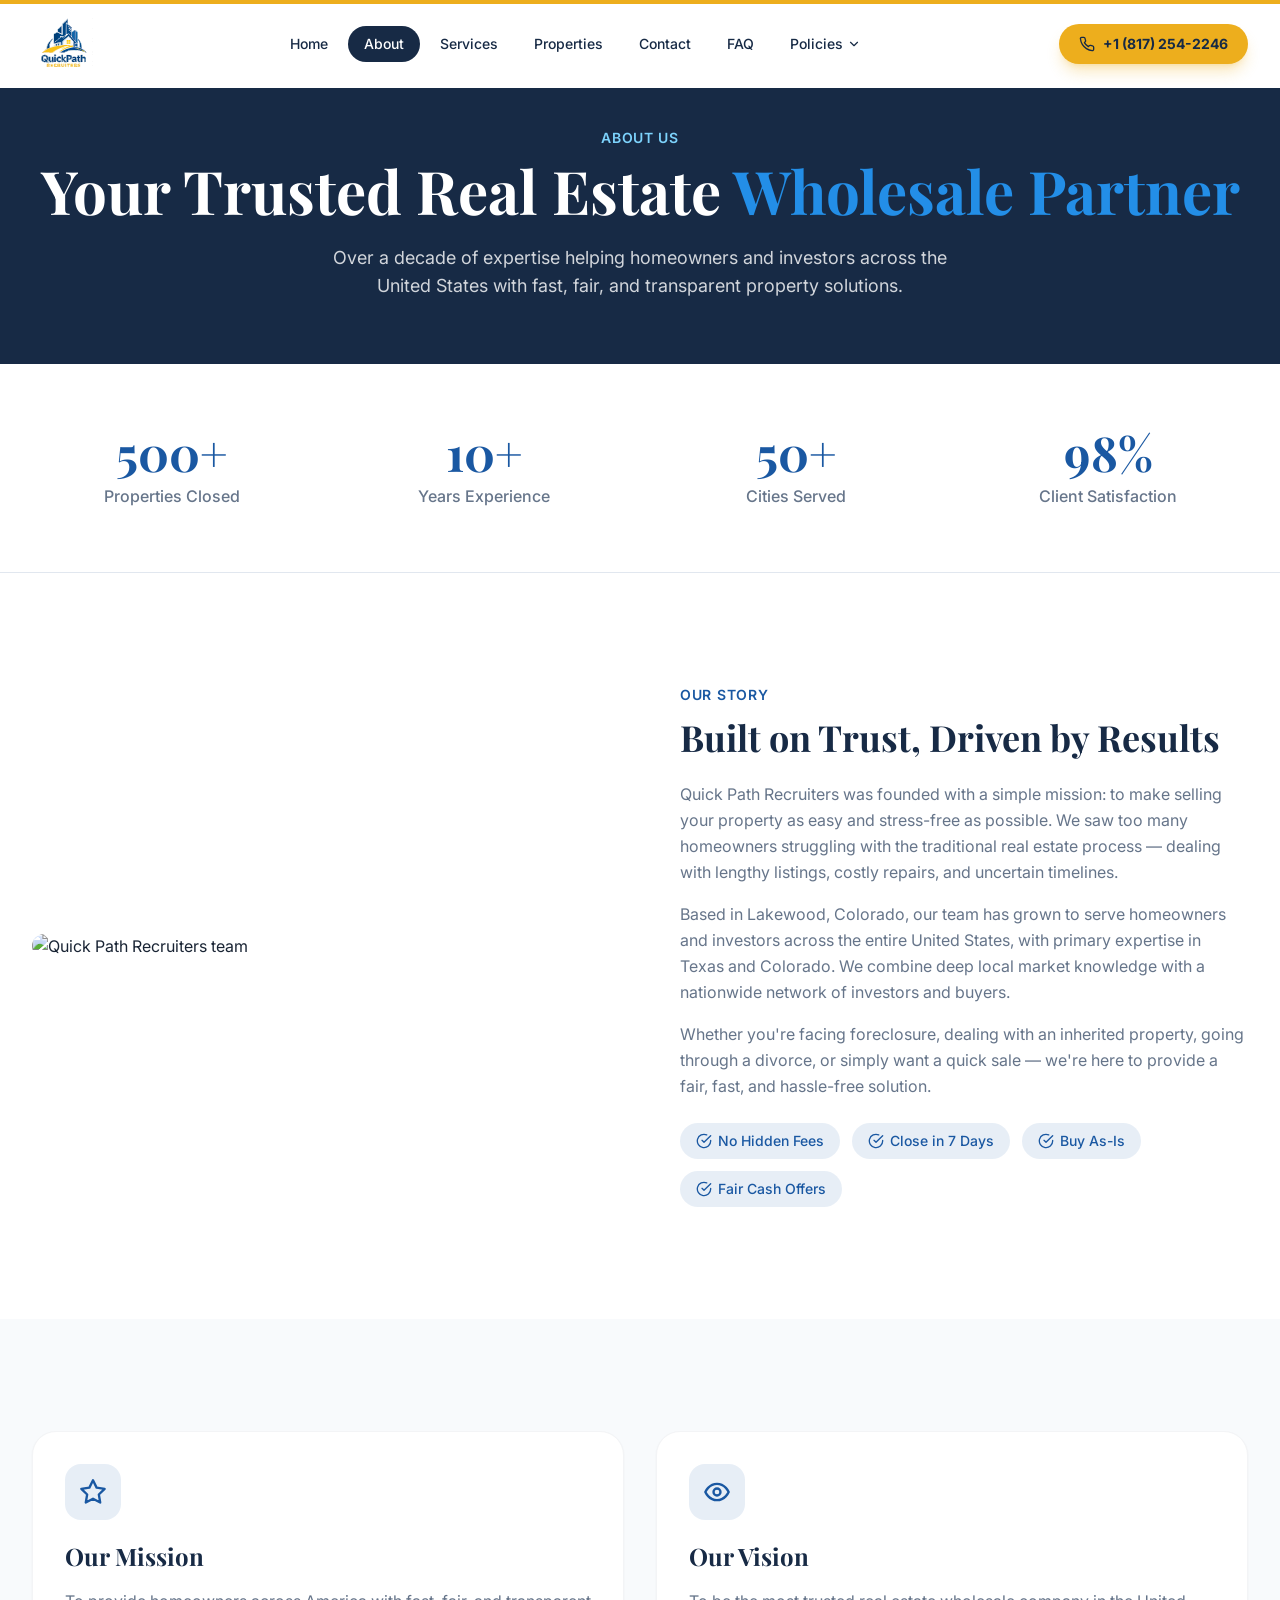
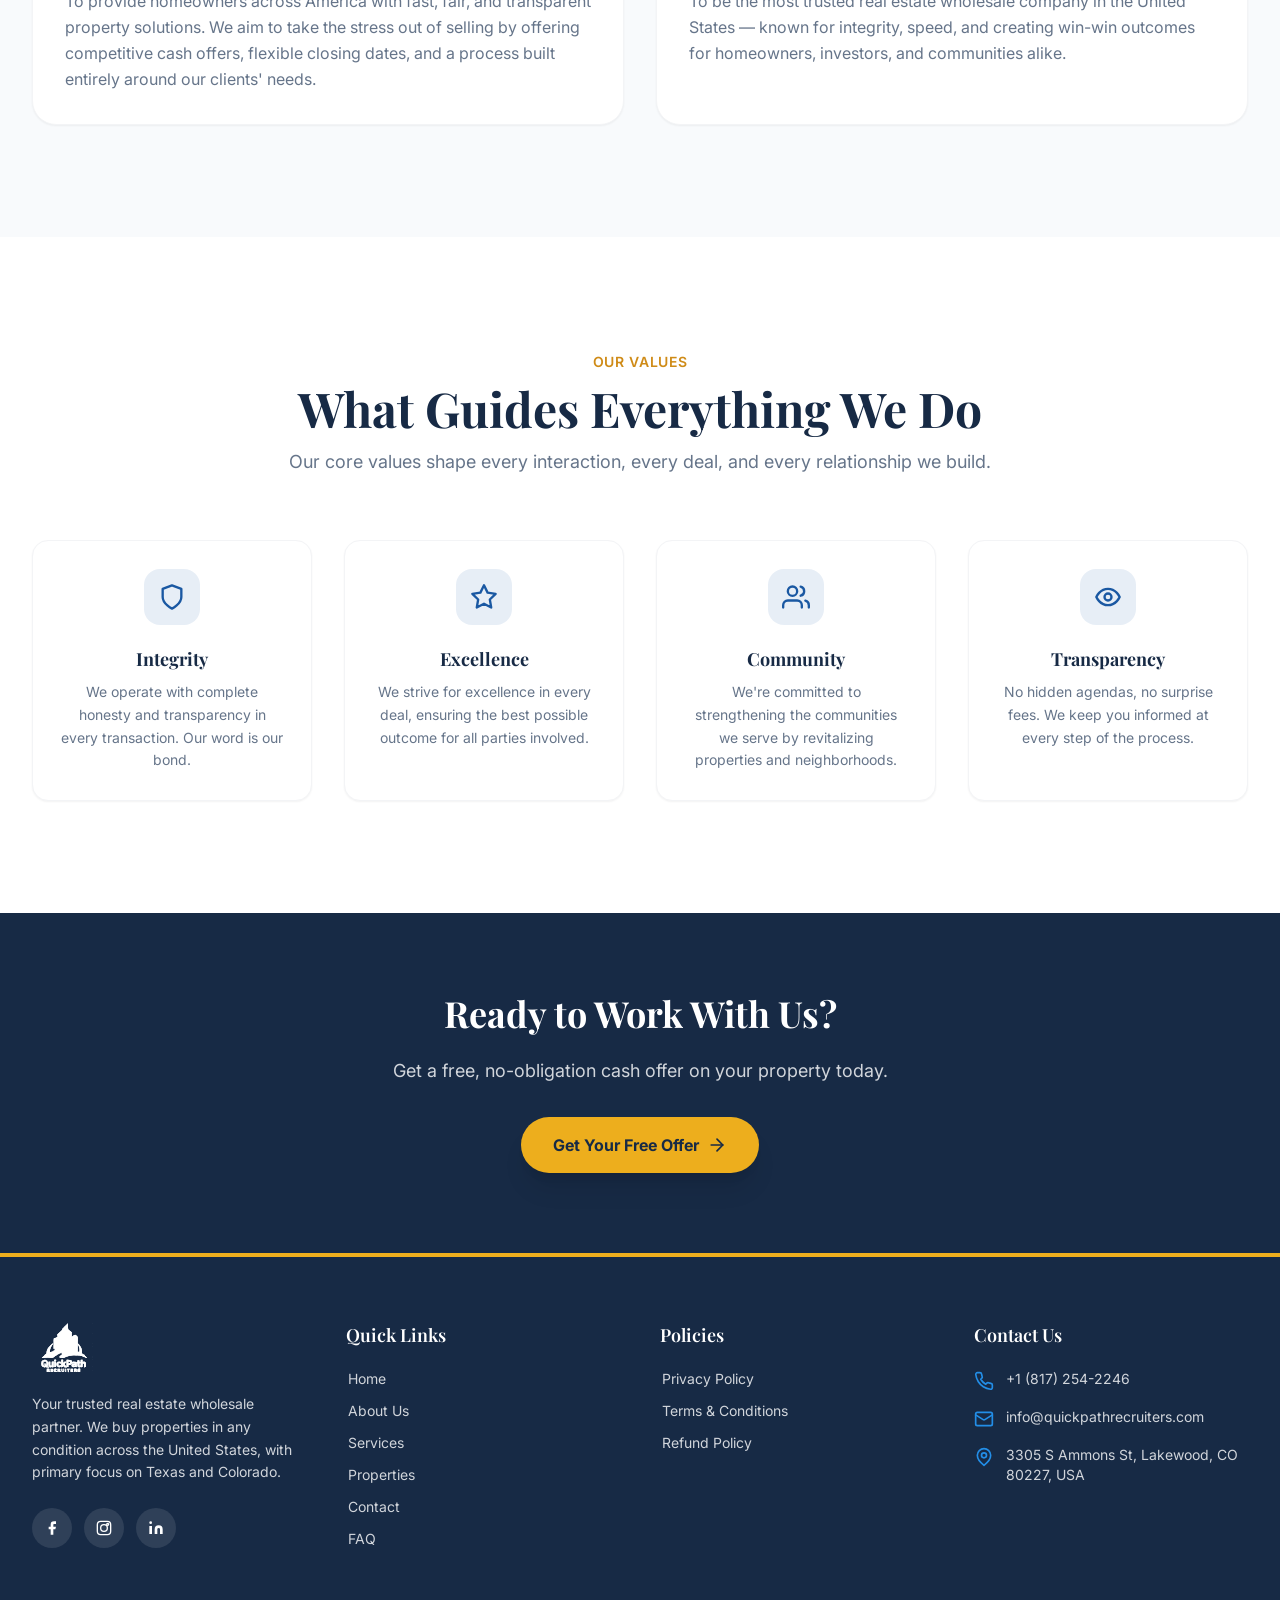
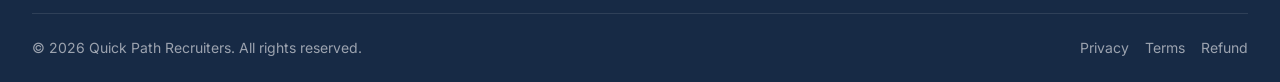
==== about.html @ d1a01175 "Add files via upload" ====
<!DOCTYPE html>
<html lang="en">
<head>
  <meta charset="utf-8">
  <meta name="viewport" content="width=device-width, initial-scale=1.0">
  <title>About Us | Quick Path Recruiters</title>
  <meta name="description" content="Learn about Quick Path Recruiters and our commitment to helping businesses and professionals connect through thoughtful recruiting support.">
  <meta name="keywords" content="recruiting, staffing, talent acquisition, hiring, Quick Path Recruiters">
  <link rel="icon" type="image/png" href="images/favicon.png"><link rel="shortcut icon" href="favicon.ico"><link rel="apple-touch-icon" href="images/favicon.png">
  <link rel="canonical" href="https://quickpathrecruiters.com/about.html">

  <!-- Open Graph -->
  <meta property="og:type" content="website">
  <meta property="og:title" content="About Us | Quick Path Recruiters">
  <meta property="og:description" content="Learn about Quick Path Recruiters and our commitment to helping businesses and professionals connect through thoughtful recruiting support.">
  <meta property="og:image" content="images/logo.svg">
  <meta property="og:url" content="https://quickpathrecruiters.com/about.html">
  <meta property="og:site_name" content="Quick Path Recruiters">

  <link rel="stylesheet" href="css/style.css">
</head>
<body class="min-h-screen flex flex-col">
  <!-- Header / Navigation -->
  <header class="fixed top-0 left-0 right-0 z-50 transition-all duration-500 bg-white shadow-md py-2.5" id="main-header">
    <div class="absolute top-0 left-0 right-0 h-1 bg-gold"></div>
    <div class="max-w-7xl mx-auto px-4 sm:px-6 lg:px-8">
      <div class="flex items-center justify-between">
        <a href="index.html" class="flex items-center gap-2 shrink-0">
          <img src="images/logo.svg" alt="Quick Path Recruiters" class="h-12 sm:h-14 w-auto">
        </a>
        <nav class="hidden lg:flex items-center gap-1">
          <a href="index.html" class="px-4 py-2 rounded-full text-sm font-medium transition-all duration-300 relative text-navy hover:bg-navy/10">Home</a>
          <a href="about.html" class="px-4 py-2 rounded-full text-sm font-medium transition-all duration-300 relative bg-navy text-white">About</a>
          <a href="services.html" class="px-4 py-2 rounded-full text-sm font-medium transition-all duration-300 relative text-navy hover:bg-navy/10">Services</a>
          <a href="properties.html" class="px-4 py-2 rounded-full text-sm font-medium transition-all duration-300 relative text-navy hover:bg-navy/10">Properties</a>
          <a href="contact.html" class="px-4 py-2 rounded-full text-sm font-medium transition-all duration-300 relative text-navy hover:bg-navy/10">Contact</a>
          <a href="faq.html" class="px-4 py-2 rounded-full text-sm font-medium transition-all duration-300 relative text-navy hover:bg-navy/10">FAQ</a>
          
          <div class="relative" id="policies-dropdown-container">
            <button class="px-4 py-2 rounded-full text-sm font-medium transition-all duration-300 flex items-center gap-1 text-navy hover:bg-navy/10" id="policies-menu-btn">
              Policies <svg xmlns="http://www.w3.org/2000/svg" viewBox="0 0 24 24" fill="none" stroke="currentColor" stroke-width="2" stroke-linecap="round" stroke-linejoin="round" class="w-3.5 h-3.5 transition-transform id-policies-chevron"><path d="m6 9 6 6 6-6"/></svg>
            </button>
            <div class="absolute top-full right-0 mt-2 bg-white rounded-xl shadow-xl border border-gray-100 py-2 min-w-[200px] hidden" id="policies-menu-dropdown">
              <a href="privacy-policy.html" class="block px-4 py-2.5 text-sm transition-colors text-gray-700 hover:bg-gray-50 hover:text-gold-dark">Privacy Policy</a>
              <a href="terms.html" class="block px-4 py-2.5 text-sm transition-colors text-gray-700 hover:bg-gray-50 hover:text-gold-dark">Terms & Conditions</a>
              <a href="refund-policy.html" class="block px-4 py-2.5 text-sm transition-colors text-gray-700 hover:bg-gray-50 hover:text-gold-dark">Refund Policy</a>
            </div>
          </div>
        </nav>
        <div class="flex items-center gap-3">
          <a href="tel:7373019920" class="hidden sm:flex items-center gap-2 bg-gold hover:bg-gold-dark text-navy px-5 py-2.5 rounded-full text-sm font-bold transition-all duration-300 shadow-lg shadow-gold/30 hover:shadow-xl hover:shadow-gold/40 hover:-translate-y-0.5">
            <svg xmlns="http://www.w3.org/2000/svg" viewBox="0 0 24 24" fill="none" stroke="currentColor" stroke-width="2" stroke-linecap="round" stroke-linejoin="round" class="w-4 h-4"><path d="M22 16.92v3a2 2 0 0 1-2.18 2 19.79 19.79 0 0 1-8.63-3.07 19.5 19.5 0 0 1-6-6 19.79 19.79 0 0 1-3.07-8.67A2 2 0 0 1 4.11 2h3a2 2 0 0 1 2 1.72 12.84 12.84 0 0 0 .7 2.81 2 2 0 0 1-.45 2.11L8.09 9.91a16 16 0 0 0 6 6l1.27-1.27a2 2 0 0 1 2.11-.45 12.84 12.84 0 0 0 2.81.7A2 2 0 0 1 22 16.92z"/></svg> +1 (817) 254-2246
          </a>
          <button class="lg:hidden p-2 rounded-lg hover:bg-gray-100 transition-colors" aria-label="Toggle menu" id="mobile-menu-btn">
            <svg xmlns="http://www.w3.org/2000/svg" viewBox="0 0 24 24" fill="none" stroke="currentColor" stroke-width="2" stroke-linecap="round" stroke-linejoin="round" class="w-6 h-6 id-menu-icon"><line x1="4" x2="20" y1="12" y2="12"/><line x1="4" x2="20" y1="6" y2="6"/><line x1="4" x2="20" y1="18" y2="18"/></svg>
            <svg xmlns="http://www.w3.org/2000/svg" viewBox="0 0 24 24" fill="none" stroke="currentColor" stroke-width="2" stroke-linecap="round" stroke-linejoin="round" class="w-6 h-6 id-close-icon hidden"><path d="M18 6 6 18"/><path d="m6 6 12 12"/></svg>
          </button>
        </div>
      </div>
    </div>
    <!-- Mobile Menu -->
    <div class="lg:hidden overflow-hidden transition-all duration-500 max-h-0 opacity-0" id="mobile-menu-dropdown">
      <div class="bg-white border-t border-gray-100 mt-2 px-4 py-4 space-y-1">
        <a href="index.html" class="block px-4 py-3 rounded-xl text-sm font-medium transition-all text-gray-700 hover:bg-gray-50">Home</a>
        <a href="about.html" class="block px-4 py-3 rounded-xl text-sm font-medium transition-all bg-navy text-white">About</a>
        <a href="services.html" class="block px-4 py-3 rounded-xl text-sm font-medium transition-all text-gray-700 hover:bg-gray-50">Services</a>
        <a href="properties.html" class="block px-4 py-3 rounded-xl text-sm font-medium transition-all text-gray-700 hover:bg-gray-50">Properties</a>
        <a href="contact.html" class="block px-4 py-3 rounded-xl text-sm font-medium transition-all text-gray-700 hover:bg-gray-50">Contact</a>
        <a href="faq.html" class="block px-4 py-3 rounded-xl text-sm font-medium transition-all text-gray-700 hover:bg-gray-50">FAQ</a>
        <div class="pt-2 border-t border-gray-100 mt-2">
          <p class="px-4 py-2 text-xs font-semibold text-gray-400 uppercase tracking-wider">Policies</p>
          <a href="privacy-policy.html" class="block px-4 py-3 rounded-xl text-sm font-medium transition-all text-gray-700 hover:bg-gray-50">Privacy Policy</a>
          <a href="terms.html" class="block px-4 py-3 rounded-xl text-sm font-medium transition-all text-gray-700 hover:bg-gray-50">Terms & Conditions</a>
          <a href="refund-policy.html" class="block px-4 py-3 rounded-xl text-sm font-medium transition-all text-gray-700 hover:bg-gray-50">Refund Policy</a>
        </div>
        <a href="tel:7373019920" class="flex items-center justify-center gap-2 bg-gold text-navy px-5 py-3 rounded-xl text-sm font-bold mt-3 shadow-lg shadow-gold/30">
          <svg xmlns="http://www.w3.org/2000/svg" viewBox="0 0 24 24" fill="none" stroke="currentColor" stroke-width="2" stroke-linecap="round" stroke-linejoin="round" class="w-4 h-4"><path d="M22 16.92v3a2 2 0 0 1-2.18 2 19.79 19.79 0 0 1-8.63-3.07 19.5 19.5 0 0 1-6-6 19.79 19.79 0 0 1-3.07-8.67A2 2 0 0 1 4.11 2h3a2 2 0 0 1 2 1.72 12.84 12.84 0 0 0 .7 2.81 2 2 0 0 1-.45 2.11L8.09 9.91a16 16 0 0 0 6 6l1.27-1.27a2 2 0 0 1 2.11-.45 12.84 12.84 0 0 0 2.81.7A2 2 0 0 1 22 16.92z"/></svg> +1 (817) 254-2246
        </a>
      </div>
    </div>
  </header>

  <main class="flex-1">
    <!-- Hero Header -->
    <section class="pt-32 pb-16 bg-navy text-white">
      <div class="max-w-7xl mx-auto px-4 sm:px-6 lg:px-8 text-center reveal-in-view">
        <span class="text-sky-300 text-sm font-semibold tracking-wider uppercase mb-3 block">About Us</span>
        <h1 class="text-4xl sm:text-5xl lg:text-6xl font-heading font-bold mb-6">Your Trusted Real Estate <span class="text-sky-brand">Wholesale Partner</span></h1>
        <p class="text-gray-300 text-lg max-w-2xl mx-auto">Over a decade of expertise helping homeowners and investors across the United States with fast, fair, and transparent property solutions.</p>
      </div>
    </section>

    <!-- Stats Section -->
    <section class="py-16 bg-white border-b">
      <div class="max-w-7xl mx-auto px-4 sm:px-6 lg:px-8">
        <div class="grid grid-cols-2 lg:grid-cols-4 gap-8">
          <div class="text-center reveal-in-view">
            <p class="text-4xl sm:text-5xl font-heading font-bold text-primary mb-2">500+</p>
            <p class="text-muted-foreground font-medium">Properties Closed</p>
          </div>
          <div class="text-center reveal-in-view" style="transition-delay: 100ms;">
            <p class="text-4xl sm:text-5xl font-heading font-bold text-primary mb-2">10+</p>
            <p class="text-muted-foreground font-medium">Years Experience</p>
          </div>
          <div class="text-center reveal-in-view" style="transition-delay: 200ms;">
            <p class="text-4xl sm:text-5xl font-heading font-bold text-primary mb-2">50+</p>
            <p class="text-muted-foreground font-medium">Cities Served</p>
          </div>
          <div class="text-center reveal-in-view" style="transition-delay: 300ms;">
            <p class="text-4xl sm:text-5xl font-heading font-bold text-primary mb-2">98%</p>
            <p class="text-muted-foreground font-medium">Client Satisfaction</p>
          </div>
        </div>
      </div>
    </section>

    <!-- Story Section -->
    <section class="py-20 lg:py-28 bg-white">
      <div class="max-w-7xl mx-auto px-4 sm:px-6 lg:px-8">
        <div class="grid lg:grid-cols-2 gap-12 lg:gap-20 items-center">
          <div class="transition-all duration-700 reveal-in-view">
            <div class="relative rounded-3xl overflow-hidden shadow-2xl">
              <img src="https://media.base44.com/images/public/6a4a02a51cbddfd6bb6eb2a1/cd4f87c0a_generated_78c9860f.png" alt="Quick Path Recruiters team" class="w-full h-auto object-cover">
            </div>
          </div>
          <div class="transition-all duration-700 delay-200 reveal-in-view">
            <span class="text-sm font-semibold tracking-wider uppercase text-primary mb-3 block">Our Story</span>
            <h2 class="text-3xl sm:text-4xl font-heading font-bold text-navy leading-tight mb-6">Built on Trust, Driven by Results</h2>
            <p class="text-muted-foreground leading-relaxed mb-4">Quick Path Recruiters was founded with a simple mission: to make selling your property as easy and stress-free as possible. We saw too many homeowners struggling with the traditional real estate process &mdash; dealing with lengthy listings, costly repairs, and uncertain timelines.</p>
            <p class="text-muted-foreground leading-relaxed mb-4">Based in Lakewood, Colorado, our team has grown to serve homeowners and investors across the entire United States, with primary expertise in Texas and Colorado. We combine deep local market knowledge with a nationwide network of investors and buyers.</p>
            <p class="text-muted-foreground leading-relaxed mb-6">Whether you're facing foreclosure, dealing with an inherited property, going through a divorce, or simply want a quick sale &mdash; we're here to provide a fair, fast, and hassle-free solution.</p>
            <div class="flex flex-wrap gap-3">
              <span class="inline-flex items-center gap-1.5 bg-primary/10 text-primary text-sm font-medium px-4 py-2 rounded-full">
                <svg xmlns="http://www.w3.org/2000/svg" viewBox="0 0 24 24" fill="none" stroke="currentColor" stroke-width="2" stroke-linecap="round" stroke-linejoin="round" class="w-4 h-4"><path d="M22 11.08V12a10 10 0 1 1-5.93-9.14"/><path d="m9 11 3 3L22 4"/></svg> No Hidden Fees
              </span>
              <span class="inline-flex items-center gap-1.5 bg-primary/10 text-primary text-sm font-medium px-4 py-2 rounded-full">
                <svg xmlns="http://www.w3.org/2000/svg" viewBox="0 0 24 24" fill="none" stroke="currentColor" stroke-width="2" stroke-linecap="round" stroke-linejoin="round" class="w-4 h-4"><path d="M22 11.08V12a10 10 0 1 1-5.93-9.14"/><path d="m9 11 3 3L22 4"/></svg> Close in 7 Days
              </span>
              <span class="inline-flex items-center gap-1.5 bg-primary/10 text-primary text-sm font-medium px-4 py-2 rounded-full">
                <svg xmlns="http://www.w3.org/2000/svg" viewBox="0 0 24 24" fill="none" stroke="currentColor" stroke-width="2" stroke-linecap="round" stroke-linejoin="round" class="w-4 h-4"><path d="M22 11.08V12a10 10 0 1 1-5.93-9.14"/><path d="m9 11 3 3L22 4"/></svg> Buy As-Is
              </span>
              <span class="inline-flex items-center gap-1.5 bg-primary/10 text-primary text-sm font-medium px-4 py-2 rounded-full">
                <svg xmlns="http://www.w3.org/2000/svg" viewBox="0 0 24 24" fill="none" stroke="currentColor" stroke-width="2" stroke-linecap="round" stroke-linejoin="round" class="w-4 h-4"><path d="M22 11.08V12a10 10 0 1 1-5.93-9.14"/><path d="m9 11 3 3L22 4"/></svg> Fair Cash Offers
              </span>
            </div>
          </div>
        </div>
      </div>
    </section>

    <!-- Mission & Vision Section -->
    <section class="py-20 lg:py-28 bg-secondary/50">
      <div class="max-w-7xl mx-auto px-4 sm:px-6 lg:px-8">
        <div class="grid md:grid-cols-2 gap-8">
          <div class="bg-white rounded-3xl p-8 shadow-sm border border-gray-100 reveal-in-view">
            <div class="w-14 h-14 rounded-2xl bg-primary/10 flex items-center justify-center mb-5">
              <svg xmlns="http://www.w3.org/2000/svg" viewBox="0 0 24 24" fill="none" stroke="currentColor" stroke-width="2" stroke-linecap="round" stroke-linejoin="round" class="w-7 h-7 text-primary"><polygon points="12 2 15.09 8.26 22 9.27 17 14.14 18.18 21.02 12 17.77 5.82 21.02 7 14.14 2 9.27 8.91 8.26 12 2"/></svg>
            </div>
            <h3 class="text-2xl font-heading font-bold text-navy mb-4">Our Mission</h3>
            <p class="text-muted-foreground leading-relaxed">To provide homeowners across America with fast, fair, and transparent property solutions. We aim to take the stress out of selling by offering competitive cash offers, flexible closing dates, and a process built entirely around our clients' needs.</p>
          </div>
          <div class="bg-white rounded-3xl p-8 shadow-sm border border-gray-100 reveal-in-view" style="transition-delay: 100ms;">
            <div class="w-14 h-14 rounded-2xl bg-primary/10 flex items-center justify-center mb-5">
              <svg xmlns="http://www.w3.org/2000/svg" viewBox="0 0 24 24" fill="none" stroke="currentColor" stroke-width="2" stroke-linecap="round" stroke-linejoin="round" class="w-7 h-7 text-primary"><path d="M2 12s3-7 10-7 10 7 10 7-3 7-10 7-10-7-10-7Z"/><circle cx="12" cy="12" r="3"/></svg>
            </div>
            <h3 class="text-2xl font-heading font-bold text-navy mb-4">Our Vision</h3>
            <p class="text-muted-foreground leading-relaxed">To be the most trusted real estate wholesale company in the United States &mdash; known for integrity, speed, and creating win-win outcomes for homeowners, investors, and communities alike.</p>
          </div>
        </div>
      </div>
    </section>

    <!-- Values Section -->
    <section class="py-20 lg:py-28 bg-white">
      <div class="max-w-7xl mx-auto px-4 sm:px-6 lg:px-8">
        <div class="mb-12 md:mb-16 text-center max-w-3xl mx-auto reveal-in-view">
          <span class="inline-block text-sm font-semibold tracking-wider uppercase mb-3 text-gold-dark">Our Values</span>
          <h2 class="text-3xl sm:text-4xl lg:text-5xl font-heading font-bold leading-tight text-navy">What Guides Everything We Do</h2>
          <p class="mt-4 text-base sm:text-lg leading-relaxed text-muted-foreground">Our core values shape every interaction, every deal, and every relationship we build.</p>
        </div>
        
        <div class="grid sm:grid-cols-2 lg:grid-cols-4 gap-8">
          <!-- Value 1 -->
          <div class="text-center bg-white rounded-2xl p-7 shadow-sm hover:shadow-xl transition-all duration-500 group hover:-translate-y-1 border border-gray-100 reveal-in-view">
            <div class="w-14 h-14 rounded-2xl bg-primary/10 flex items-center justify-center mx-auto mb-5 group-hover:bg-primary transition-all duration-300">
              <svg xmlns="http://www.w3.org/2000/svg" viewBox="0 0 24 24" fill="none" stroke="currentColor" stroke-width="2" stroke-linecap="round" stroke-linejoin="round" class="w-7 h-7 text-primary group-hover:text-white transition-colors"><path d="M12 22s8-4 8-10V5l-8-3-8 3v7c0 6 8 10 8 10z"/></svg>
            </div>
            <h3 class="text-lg font-heading font-bold text-navy mb-2">Integrity</h3>
            <p class="text-muted-foreground text-sm leading-relaxed">We operate with complete honesty and transparency in every transaction. Our word is our bond.</p>
          </div>
          <!-- Value 2 -->
          <div class="text-center bg-white rounded-2xl p-7 shadow-sm hover:shadow-xl transition-all duration-500 group hover:-translate-y-1 border border-gray-100 reveal-in-view" style="transition-delay: 100ms;">
            <div class="w-14 h-14 rounded-2xl bg-primary/10 flex items-center justify-center mx-auto mb-5 group-hover:bg-primary transition-all duration-300">
              <svg xmlns="http://www.w3.org/2000/svg" viewBox="0 0 24 24" fill="none" stroke="currentColor" stroke-width="2" stroke-linecap="round" stroke-linejoin="round" class="w-7 h-7 text-primary group-hover:text-white transition-colors"><polygon points="12 2 15.09 8.26 22 9.27 17 14.14 18.18 21.02 12 17.77 5.82 21.02 7 14.14 2 9.27 8.91 8.26 12 2"/></svg>
            </div>
            <h3 class="text-lg font-heading font-bold text-navy mb-2">Excellence</h3>
            <p class="text-muted-foreground text-sm leading-relaxed">We strive for excellence in every deal, ensuring the best possible outcome for all parties involved.</p>
          </div>
          <!-- Value 3 -->
          <div class="text-center bg-white rounded-2xl p-7 shadow-sm hover:shadow-xl transition-all duration-500 group hover:-translate-y-1 border border-gray-100 reveal-in-view" style="transition-delay: 200ms;">
            <div class="w-14 h-14 rounded-2xl bg-primary/10 flex items-center justify-center mx-auto mb-5 group-hover:bg-primary transition-all duration-300">
              <svg xmlns="http://www.w3.org/2000/svg" viewBox="0 0 24 24" fill="none" stroke="currentColor" stroke-width="2" stroke-linecap="round" stroke-linejoin="round" class="w-7 h-7 text-primary group-hover:text-white transition-colors"><path d="M17 21v-2a4 4 0 0 0-4-4H5a4 4 0 0 0-4 4v2"/><circle cx="9" cy="7" r="4"/><path d="M23 21v-2a4 4 0 0 0-3-3.87"/><path d="M16 3.13a4 4 0 0 1 0 7.75"/></svg>
            </div>
            <h3 class="text-lg font-heading font-bold text-navy mb-2">Community</h3>
            <p class="text-muted-foreground text-sm leading-relaxed">We're committed to strengthening the communities we serve by revitalizing properties and neighborhoods.</p>
          </div>
          <!-- Value 4 -->
          <div class="text-center bg-white rounded-2xl p-7 shadow-sm hover:shadow-xl transition-all duration-500 group hover:-translate-y-1 border border-gray-100 reveal-in-view" style="transition-delay: 300ms;">
            <div class="w-14 h-14 rounded-2xl bg-primary/10 flex items-center justify-center mx-auto mb-5 group-hover:bg-primary transition-all duration-300">
              <svg xmlns="http://www.w3.org/2000/svg" viewBox="0 0 24 24" fill="none" stroke="currentColor" stroke-width="2" stroke-linecap="round" stroke-linejoin="round" class="w-7 h-7 text-primary group-hover:text-white transition-colors"><path d="M2 12s3-7 10-7 10 7 10 7-3 7-10 7-10-7-10-7Z"/><circle cx="12" cy="12" r="3"/></svg>
            </div>
            <h3 class="text-lg font-heading font-bold text-navy mb-2">Transparency</h3>
            <p class="text-muted-foreground text-sm leading-relaxed">No hidden agendas, no surprise fees. We keep you informed at every step of the process.</p>
          </div>
        </div>
      </div>
    </section>

    <!-- CTA Section -->
    <section class="py-20 bg-navy text-white text-center">
      <div class="max-w-3xl mx-auto px-4 reveal-in-view">
        <h2 class="text-3xl sm:text-4xl font-heading font-bold mb-6">Ready to Work With Us?</h2>
        <p class="text-gray-300 text-lg mb-8">Get a free, no-obligation cash offer on your property today.</p>
        <a href="contact.html" class="inline-flex items-center gap-2 bg-gold hover:bg-gold-dark text-navy px-8 py-4 rounded-full font-bold transition-all duration-300 shadow-xl hover:-translate-y-0.5">
          Get Your Free Offer <svg xmlns="http://www.w3.org/2000/svg" viewBox="0 0 24 24" fill="none" stroke="currentColor" stroke-width="2" stroke-linecap="round" stroke-linejoin="round" class="w-5 h-5"><path d="M5 12h14"/><path d="m12 5 7 7-7 7"/></svg>
        </a>
      </div>
    </section>
  </main>

  <!-- Footer -->
  <footer class="bg-navy text-white mt-auto">
    <div class="h-1 bg-gold"></div>
    <div class="max-w-7xl mx-auto px-4 sm:px-6 lg:px-8">
      <div class="py-16 grid grid-cols-1 md:grid-cols-2 lg:grid-cols-4 gap-10">
        <div class="lg:col-span-1">
          <img src="images/logo.svg" alt="Quick Path Recruiters" class="h-14 w-auto mb-4 brightness-0 invert">
          <p class="text-gray-300 text-sm leading-relaxed mb-6">Your trusted real estate wholesale partner. We buy properties in any condition across the United States, with primary focus on Texas and Colorado.</p>
          <div class="flex gap-3">
            <a href="https://facebook.com" target="_blank" rel="noopener noreferrer" class="w-10 h-10 rounded-full bg-white/10 hover:bg-gold hover:text-navy flex items-center justify-center transition-all duration-300" aria-label="Facebook">
              <svg class="w-4 h-4" fill="currentColor" viewBox="0 0 24 24"><path d="M18 2h-3a5 5 0 00-5 5v3H7v4h3v8h4v-8h3l1-4h-4V7a1 1 0 011-1h3z"/></svg>
            </a>
            <a href="https://instagram.com" target="_blank" rel="noopener noreferrer" class="w-10 h-10 rounded-full bg-white/10 hover:bg-gold hover:text-navy flex items-center justify-center transition-all duration-300" aria-label="Instagram">
              <svg class="w-4 h-4" fill="none" stroke="currentColor" stroke-width="2" viewBox="0 0 24 24"><rect x="2" y="2" width="20" height="20" rx="5"/><circle cx="12" cy="12" r="5"/><circle cx="17.5" cy="6.5" r="1.5"/></svg>
            </a>
            <a href="https://linkedin.com" target="_blank" rel="noopener noreferrer" class="w-10 h-10 rounded-full bg-white/10 hover:bg-gold hover:text-navy flex items-center justify-center transition-all duration-300" aria-label="LinkedIn">
              <svg class="w-4 h-4" fill="currentColor" viewBox="0 0 24 24"><path d="M16 8a6 6 0 016 6v7h-4v-7a2 2 0 00-2-2 2 2 0 00-2 2v7h-4v-7a6 6 0 016-6zM2 9h4v12H2z"/><circle cx="4" cy="4" r="2"/></svg>
            </a>
          </div>
        </div>
        <div>
          <h3 class="text-lg font-heading font-semibold mb-5">Quick Links</h3>
          <ul class="space-y-3">
            <li><a href="index.html" class="text-gray-300 hover:text-white text-sm flex items-center gap-2 group transition-colors"><svg xmlns="http://www.w3.org/2000/svg" viewBox="0 0 24 24" fill="none" stroke="currentColor" stroke-width="2" stroke-linecap="round" stroke-linejoin="round" class="w-3.5 h-3.5 opacity-0 -ml-5 group-hover:opacity-100 group-hover:ml-0 transition-all duration-300"><path d="M5 12h14"/><path d="m12 5 7 7-7 7"/></svg> Home</a></li>
            <li><a href="about.html" class="text-gray-300 hover:text-white text-sm flex items-center gap-2 group transition-colors"><svg xmlns="http://www.w3.org/2000/svg" viewBox="0 0 24 24" fill="none" stroke="currentColor" stroke-width="2" stroke-linecap="round" stroke-linejoin="round" class="w-3.5 h-3.5 opacity-0 -ml-5 group-hover:opacity-100 group-hover:ml-0 transition-all duration-300"><path d="M5 12h14"/><path d="m12 5 7 7-7 7"/></svg> About Us</a></li>
            <li><a href="services.html" class="text-gray-300 hover:text-white text-sm flex items-center gap-2 group transition-colors"><svg xmlns="http://www.w3.org/2000/svg" viewBox="0 0 24 24" fill="none" stroke="currentColor" stroke-width="2" stroke-linecap="round" stroke-linejoin="round" class="w-3.5 h-3.5 opacity-0 -ml-5 group-hover:opacity-100 group-hover:ml-0 transition-all duration-300"><path d="M5 12h14"/><path d="m12 5 7 7-7 7"/></svg> Services</a></li>
            <li><a href="properties.html" class="text-gray-300 hover:text-white text-sm flex items-center gap-2 group transition-colors"><svg xmlns="http://www.w3.org/2000/svg" viewBox="0 0 24 24" fill="none" stroke="currentColor" stroke-width="2" stroke-linecap="round" stroke-linejoin="round" class="w-3.5 h-3.5 opacity-0 -ml-5 group-hover:opacity-100 group-hover:ml-0 transition-all duration-300"><path d="M5 12h14"/><path d="m12 5 7 7-7 7"/></svg> Properties</a></li>
            <li><a href="contact.html" class="text-gray-300 hover:text-white text-sm flex items-center gap-2 group transition-colors"><svg xmlns="http://www.w3.org/2000/svg" viewBox="0 0 24 24" fill="none" stroke="currentColor" stroke-width="2" stroke-linecap="round" stroke-linejoin="round" class="w-3.5 h-3.5 opacity-0 -ml-5 group-hover:opacity-100 group-hover:ml-0 transition-all duration-300"><path d="M5 12h14"/><path d="m12 5 7 7-7 7"/></svg> Contact</a></li>
            <li><a href="faq.html" class="text-gray-300 hover:text-white text-sm flex items-center gap-2 group transition-colors"><svg xmlns="http://www.w3.org/2000/svg" viewBox="0 0 24 24" fill="none" stroke="currentColor" stroke-width="2" stroke-linecap="round" stroke-linejoin="round" class="w-3.5 h-3.5 opacity-0 -ml-5 group-hover:opacity-100 group-hover:ml-0 transition-all duration-300"><path d="M5 12h14"/><path d="m12 5 7 7-7 7"/></svg> FAQ</a></li>
          </ul>
        </div>
        <div>
          <h3 class="text-lg font-heading font-semibold mb-5">Policies</h3>
          <ul class="space-y-3">
            <li><a href="privacy-policy.html" class="text-gray-300 hover:text-white text-sm flex items-center gap-2 group transition-colors"><svg xmlns="http://www.w3.org/2000/svg" viewBox="0 0 24 24" fill="none" stroke="currentColor" stroke-width="2" stroke-linecap="round" stroke-linejoin="round" class="w-3.5 h-3.5 opacity-0 -ml-5 group-hover:opacity-100 group-hover:ml-0 transition-all duration-300"><path d="M5 12h14"/><path d="m12 5 7 7-7 7"/></svg> Privacy Policy</a></li>
            <li><a href="terms.html" class="text-gray-300 hover:text-white text-sm flex items-center gap-2 group transition-colors"><svg xmlns="http://www.w3.org/2000/svg" viewBox="0 0 24 24" fill="none" stroke="currentColor" stroke-width="2" stroke-linecap="round" stroke-linejoin="round" class="w-3.5 h-3.5 opacity-0 -ml-5 group-hover:opacity-100 group-hover:ml-0 transition-all duration-300"><path d="M5 12h14"/><path d="m12 5 7 7-7 7"/></svg> Terms & Conditions</a></li>
            <li><a href="refund-policy.html" class="text-gray-300 hover:text-white text-sm flex items-center gap-2 group transition-colors"><svg xmlns="http://www.w3.org/2000/svg" viewBox="0 0 24 24" fill="none" stroke="currentColor" stroke-width="2" stroke-linecap="round" stroke-linejoin="round" class="w-3.5 h-3.5 opacity-0 -ml-5 group-hover:opacity-100 group-hover:ml-0 transition-all duration-300"><path d="M5 12h14"/><path d="m12 5 7 7-7 7"/></svg> Refund Policy</a></li>
          </ul>
        </div>
        <div>
          <h3 class="text-lg font-heading font-semibold mb-5">Contact Us</h3>
          <ul class="space-y-4">
            <li>
              <a href="tel:7373019920" class="flex items-start gap-3 text-gray-300 hover:text-white transition-colors group">
                <svg xmlns="http://www.w3.org/2000/svg" viewBox="0 0 24 24" fill="none" stroke="currentColor" stroke-width="2" stroke-linecap="round" stroke-linejoin="round" class="w-5 h-5 mt-0.5 text-sky-brand group-hover:text-white transition-colors shrink-0"><path d="M22 16.92v3a2 2 0 0 1-2.18 2 19.79 19.79 0 0 1-8.63-3.07 19.5 19.5 0 0 1-6-6 19.79 19.79 0 0 1-3.07-8.67A2 2 0 0 1 4.11 2h3a2 2 0 0 1 2 1.72 12.84 12.84 0 0 0 .7 2.81 2 2 0 0 1-.45 2.11L8.09 9.91a16 16 0 0 0 6 6l1.27-1.27a2 2 0 0 1 2.11-.45 12.84 12.84 0 0 0 2.81.7A2 2 0 0 1 22 16.92z"/></svg>
                <span class="text-sm">+1 (817) 254-2246</span>
              </a>
            </li>
            <li>
              <a href="mailto:info@quickpathrecruiters.com" class="flex items-start gap-3 text-gray-300 hover:text-white transition-colors group">
                <svg xmlns="http://www.w3.org/2000/svg" viewBox="0 0 24 24" fill="none" stroke="currentColor" stroke-width="2" stroke-linecap="round" stroke-linejoin="round" class="w-5 h-5 mt-0.5 text-sky-brand group-hover:text-white transition-colors shrink-0"><rect width="20" height="16" x="2" y="4" rx="2"/><path d="m22 7-8.97 5.7a1.94 1.94 0 0 1-2.06 0L2 7"/></svg>
                <span class="text-sm">info@quickpathrecruiters.com</span>
              </a>
            </li>
            <li class="flex items-start gap-3 text-gray-300">
              <svg xmlns="http://www.w3.org/2000/svg" viewBox="0 0 24 24" fill="none" stroke="currentColor" stroke-width="2" stroke-linecap="round" stroke-linejoin="round" class="w-5 h-5 mt-0.5 text-sky-brand shrink-0"><path d="M20 10c0 6-8 12-8 12s-8-6-8-12a8 8 0 0 1 16 0Z"/><circle cx="12" cy="10" r="3"/></svg>
              <span class="text-sm">3305 S Ammons St, Lakewood, CO 80227, USA</span>
            </li>
          </ul>
        </div>
      </div>
      <div class="border-t border-white/10 py-6 flex flex-col sm:flex-row items-center justify-between gap-3">
        <p class="text-gray-400 text-sm">&copy; <span id="current-year">2026</span> Quick Path Recruiters. All rights reserved.</p>
        <div class="flex items-center gap-4 text-sm text-gray-400">
          <a href="privacy-policy.html" class="hover:text-white transition-colors">Privacy</a>
          <a href="terms.html" class="hover:text-white transition-colors">Terms</a>
          <a href="refund-policy.html" class="hover:text-white transition-colors">Refund</a>
        </div>
      </div>
    </div>
  </footer>

  <script src="js/script.js"></script>
</body>
</html>
---- css/style.css ----
@import"https://fonts.googleapis.com/css2?family=Inter:wght@300;400;500;600;700;800;900&family=Playfair+Display:wght@400;500;600;700;800;900&display=swap";*,:before,:after{--tw-border-spacing-x: 0;--tw-border-spacing-y: 0;--tw-translate-x: 0;--tw-translate-y: 0;--tw-rotate: 0;--tw-skew-x: 0;--tw-skew-y: 0;--tw-scale-x: 1;--tw-scale-y: 1;--tw-pan-x: ;--tw-pan-y: ;--tw-pinch-zoom: ;--tw-scroll-snap-strictness: proximity;--tw-gradient-from-position: ;--tw-gradient-via-position: ;--tw-gradient-to-position: ;--tw-ordinal: ;--tw-slashed-zero: ;--tw-numeric-figure: ;--tw-numeric-spacing: ;--tw-numeric-fraction: ;--tw-ring-inset: ;--tw-ring-offset-width: 0px;--tw-ring-offset-color: #fff;--tw-ring-color: rgb(59 130 246 / .5);--tw-ring-offset-shadow: 0 0 #0000;--tw-ring-shadow: 0 0 #0000;--tw-shadow: 0 0 #0000;--tw-shadow-colored: 0 0 #0000;--tw-blur: ;--tw-brightness: ;--tw-contrast: ;--tw-grayscale: ;--tw-hue-rotate: ;--tw-invert: ;--tw-saturate: ;--tw-sepia: ;--tw-drop-shadow: ;--tw-backdrop-blur: ;--tw-backdrop-brightness: ;--tw-backdrop-contrast: ;--tw-backdrop-grayscale: ;--tw-backdrop-hue-rotate: ;--tw-backdrop-invert: ;--tw-backdrop-opacity: ;--tw-backdrop-saturate: ;--tw-backdrop-sepia: ;--tw-contain-size: ;--tw-contain-layout: ;--tw-contain-paint: ;--tw-contain-style: }::backdrop{--tw-border-spacing-x: 0;--tw-border-spacing-y: 0;--tw-translate-x: 0;--tw-translate-y: 0;--tw-rotate: 0;--tw-skew-x: 0;--tw-skew-y: 0;--tw-scale-x: 1;--tw-scale-y: 1;--tw-pan-x: ;--tw-pan-y: ;--tw-pinch-zoom: ;--tw-scroll-snap-strictness: proximity;--tw-gradient-from-position: ;--tw-gradient-via-position: ;--tw-gradient-to-position: ;--tw-ordinal: ;--tw-slashed-zero: ;--tw-numeric-figure: ;--tw-numeric-spacing: ;--tw-numeric-fraction: ;--tw-ring-inset: ;--tw-ring-offset-width: 0px;--tw-ring-offset-color: #fff;--tw-ring-color: rgb(59 130 246 / .5);--tw-ring-offset-shadow: 0 0 #0000;--tw-ring-shadow: 0 0 #0000;--tw-shadow: 0 0 #0000;--tw-shadow-colored: 0 0 #0000;--tw-blur: ;--tw-brightness: ;--tw-contrast: ;--tw-grayscale: ;--tw-hue-rotate: ;--tw-invert: ;--tw-saturate: ;--tw-sepia: ;--tw-drop-shadow: ;--tw-backdrop-blur: ;--tw-backdrop-brightness: ;--tw-backdrop-contrast: ;--tw-backdrop-grayscale: ;--tw-backdrop-hue-rotate: ;--tw-backdrop-invert: ;--tw-backdrop-opacity: ;--tw-backdrop-saturate: ;--tw-backdrop-sepia: ;--tw-contain-size: ;--tw-contain-layout: ;--tw-contain-paint: ;--tw-contain-style: }*,:before,:after{box-sizing:border-box;border-width:0;border-style:solid;border-color:#e5e7eb}:before,:after{--tw-content: ""}html,:host{line-height:1.5;-webkit-text-size-adjust:100%;-moz-tab-size:4;-o-tab-size:4;tab-size:4;font-family:ui-sans-serif,system-ui,sans-serif,"Apple Color Emoji","Segoe UI Emoji",Segoe UI Symbol,"Noto Color Emoji";font-feature-settings:normal;font-variation-settings:normal;-webkit-tap-highlight-color:transparent}body{margin:0;line-height:inherit}hr{height:0;color:inherit;border-top-width:1px}abbr:where([title]){-webkit-text-decoration:underline dotted;text-decoration:underline dotted}h1,h2,h3,h4,h5,h6{font-size:inherit;font-weight:inherit}a{color:inherit;text-decoration:inherit}b,strong{font-weight:bolder}code,kbd,samp,pre{font-family:var(--font-mono);font-feature-settings:normal;font-variation-settings:normal;font-size:1em}small{font-size:80%}sub,sup{font-size:75%;line-height:0;position:relative;vertical-align:baseline}sub{bottom:-.25em}sup{top:-.5em}table{text-indent:0;border-color:inherit;border-collapse:collapse}button,input,optgroup,select,textarea{font-family:inherit;font-feature-settings:inherit;font-variation-settings:inherit;font-size:100%;font-weight:inherit;line-height:inherit;letter-spacing:inherit;color:inherit;margin:0;padding:0}button,select{text-transform:none}button,input:where([type=button]),input:where([type=reset]),input:where([type=submit]){-webkit-appearance:button;background-color:transparent;background-image:none}:-moz-focusring{outline:auto}:-moz-ui-invalid{box-shadow:none}progress{vertical-align:baseline}::-webkit-inner-spin-button,::-webkit-outer-spin-button{height:auto}[type=search]{-webkit-appearance:textfield;outline-offset:-2px}::-webkit-search-decoration{-webkit-appearance:none}::-webkit-file-upload-button{-webkit-appearance:button;font:inherit}summary{display:list-item}blockquote,dl,dd,h1,h2,h3,h4,h5,h6,hr,figure,p,pre{margin:0}fieldset{margin:0;padding:0}legend{padding:0}ol,ul,menu{list-style:none;margin:0;padding:0}dialog{padding:0}textarea{resize:vertical}input::-moz-placeholder,textarea::-moz-placeholder{opacity:1;color:#9ca3af}input::placeholder,textarea::placeholder{opacity:1;color:#9ca3af}button,[role=button]{cursor:pointer}:disabled{cursor:default}img,svg,video,canvas,audio,iframe,embed,object{display:block;vertical-align:middle}img,video{max-width:100%;height:auto}[hidden]:where(:not([hidden=until-found])){display:none}:root{--background: 0 0% 100%;--foreground: 215 35% 15%;--card: 0 0% 100%;--card-foreground: 215 35% 15%;--popover: 0 0% 100%;--popover-foreground: 215 35% 15%;--primary: 213 72% 37%;--primary-foreground: 0 0% 100%;--secondary: 210 40% 96%;--secondary-foreground: 215 35% 15%;--muted: 210 40% 96%;--muted-foreground: 215 15% 47%;--accent: 213 72% 37%;--accent-foreground: 0 0% 100%;--destructive: 0 84.2% 60.2%;--destructive-foreground: 0 0% 98%;--border: 214 32% 91%;--input: 214 32% 91%;--ring: 213 72% 37%;--chart-1: 213 72% 37%;--chart-2: 173 58% 39%;--chart-3: 197 37% 24%;--chart-4: 43 74% 66%;--chart-5: 27 87% 67%;--radius: .75rem;--font-heading: "Playfair Display", serif;--font-body: "Inter", sans-serif;--font-display: "Playfair Display", serif;--font-mono: ui-monospace, SFMono-Regular, Menlo, Monaco, Consolas, monospace;--sidebar-background: 0 0% 98%;--sidebar-foreground: 240 5.3% 26.1%;--sidebar-primary: 240 5.9% 10%;--sidebar-primary-foreground: 0 0% 98%;--sidebar-accent: 240 4.8% 95.9%;--sidebar-accent-foreground: 240 5.9% 10%;--sidebar-border: 220 13% 91%;--sidebar-ring: 217.2 91.2% 59.8%;--navy: 215 50% 18%;--navy-light: 215 40% 25%;--sky: 207 80% 52%;--sky-light: 207 85% 65%;--gold: 42 85% 52%;--gold-dark: 38 80% 45%}*{border-color:hsl(var(--border));outline-color:hsl(var(--ring) / .5)}body{background-color:hsl(var(--background));font-family:var(--font-body);color:hsl(var(--foreground));-webkit-font-smoothing:antialiased;-moz-osx-font-smoothing:grayscale}h1,h2,h3,h4,h5,h6{font-family:var(--font-heading)}.sr-only{position:absolute;width:1px;height:1px;padding:0;margin:-1px;overflow:hidden;clip:rect(0,0,0,0);white-space:nowrap;border-width:0}.pointer-events-none{pointer-events:none}.pointer-events-auto{pointer-events:auto}.visible{visibility:visible}.invisible{visibility:hidden}.fixed{position:fixed}.absolute{position:absolute}.relative{position:relative}.inset-0{top:0;right:0;bottom:0;left:0}.inset-x-0{left:0;right:0}.inset-y-0{top:0;bottom:0}.-bottom-12{bottom:-3rem}.-bottom-6{bottom:-1.5rem}.-left-12{left:-3rem}.-right-12{right:-3rem}.-right-2{right:-.5rem}.-right-6{right:-1.5rem}.-top-12{top:-3rem}.-top-2{top:-.5rem}.bottom-0{bottom:0}.bottom-4{bottom:1rem}.left-0{left:0}.left-1{left:.25rem}.left-1\/2{left:50%}.left-2{left:.5rem}.left-3{left:.75rem}.left-4{left:1rem}.left-\[50\%\]{left:50%}.right-0{right:0}.right-1{right:.25rem}.right-2{right:.5rem}.right-3{right:.75rem}.right-4{right:1rem}.top-0{top:0}.top-1\.5{top:.375rem}.top-1\/2{top:50%}.top-2{top:.5rem}.top-3\.5{top:.875rem}.top-4{top:1rem}.top-\[1px\]{top:1px}.top-\[50\%\]{top:50%}.top-\[60\%\]{top:60%}.top-full{top:100%}.z-10{z-index:10}.z-20{z-index:20}.z-50{z-index:50}.z-\[100\]{z-index:100}.z-\[1\]{z-index:1}.-mx-1{margin-left:-.25rem;margin-right:-.25rem}.mx-2{margin-left:.5rem;margin-right:.5rem}.mx-3\.5{margin-left:.875rem;margin-right:.875rem}.mx-auto{margin-left:auto;margin-right:auto}.my-0\.5{margin-top:.125rem;margin-bottom:.125rem}.my-1{margin-top:.25rem;margin-bottom:.25rem}.-ml-4{margin-left:-1rem}.-ml-5{margin-left:-1.25rem}.-mt-4{margin-top:-1rem}.mb-1{margin-bottom:.25rem}.mb-1\.5{margin-bottom:.375rem}.mb-10{margin-bottom:2.5rem}.mb-12{margin-bottom:3rem}.mb-16{margin-bottom:4rem}.mb-2{margin-bottom:.5rem}.mb-3{margin-bottom:.75rem}.mb-4{margin-bottom:1rem}.mb-5{margin-bottom:1.25rem}.mb-6{margin-bottom:1.5rem}.mb-8{margin-bottom:2rem}.ml-1{margin-left:.25rem}.ml-5{margin-left:1.25rem}.ml-auto{margin-left:auto}.mr-1{margin-right:.25rem}.mr-2{margin-right:.5rem}.mt-0\.5{margin-top:.125rem}.mt-1{margin-top:.25rem}.mt-1\.5{margin-top:.375rem}.mt-2{margin-top:.5rem}.mt-24{margin-top:6rem}.mt-3{margin-top:.75rem}.mt-4{margin-top:1rem}.mt-6{margin-top:1.5rem}.mt-8{margin-top:2rem}.mt-auto{margin-top:auto}.block{display:block}.inline-block{display:inline-block}.inline{display:inline}.\!flex{display:flex!important}.flex{display:flex}.inline-flex{display:inline-flex}.table{display:table}.grid{display:grid}.hidden{display:none}.aspect-square{aspect-ratio:1 / 1}.aspect-video{aspect-ratio:16 / 9}.size-4{width:1rem;height:1rem}.h-0\.5{height:.125rem}.h-1{height:.25rem}.h-1\.5{height:.375rem}.h-10{height:2.5rem}.h-12{height:3rem}.h-14{height:3.5rem}.h-16{height:4rem}.h-2{height:.5rem}.h-2\.5{height:.625rem}.h-20{height:5rem}.h-3{height:.75rem}.h-3\.5{height:.875rem}.h-4{height:1rem}.h-5{height:1.25rem}.h-56{height:14rem}.h-6{height:1.5rem}.h-7{height:1.75rem}.h-8{height:2rem}.h-80{height:20rem}.h-9{height:2.25rem}.h-\[1px\]{height:1px}.h-\[var\(--radix-navigation-menu-viewport-height\)\]{height:var(--radix-navigation-menu-viewport-height)}.h-\[var\(--radix-select-trigger-height\)\]{height:var(--radix-select-trigger-height)}.h-auto{height:auto}.h-full{height:100%}.h-px{height:1px}.h-svh{height:100svh}.max-h-0{max-height:0px}.max-h-48{max-height:12rem}.max-h-96{max-height:24rem}.max-h-\[300px\]{max-height:300px}.max-h-\[600px\]{max-height:600px}.max-h-screen{max-height:100vh}.min-h-0{min-height:0px}.min-h-\[60px\]{min-height:60px}.min-h-screen{min-height:100vh}.min-h-svh{min-height:100svh}.w-0{width:0px}.w-1{width:.25rem}.w-10{width:2.5rem}.w-12{width:3rem}.w-14{width:3.5rem}.w-16{width:4rem}.w-2{width:.5rem}.w-2\.5{width:.625rem}.w-20{width:5rem}.w-3{width:.75rem}.w-3\.5{width:.875rem}.w-3\/4{width:75%}.w-4{width:1rem}.w-5{width:1.25rem}.w-6{width:1.5rem}.w-64{width:16rem}.w-7{width:1.75rem}.w-72{width:18rem}.w-8{width:2rem}.w-9{width:2.25rem}.w-\[--sidebar-width\]{width:var(--sidebar-width)}.w-\[100px\]{width:100px}.w-\[1px\]{width:1px}.w-auto{width:auto}.w-full{width:100%}.w-max{width:-moz-max-content;width:max-content}.w-px{width:1px}.min-w-0{min-width:0px}.min-w-10{min-width:2.5rem}.min-w-5{min-width:1.25rem}.min-w-8{min-width:2rem}.min-w-9{min-width:2.25rem}.min-w-\[12rem\]{min-width:12rem}.min-w-\[200px\]{min-width:200px}.min-w-\[8rem\]{min-width:8rem}.min-w-\[var\(--radix-select-trigger-width\)\]{min-width:var(--radix-select-trigger-width)}.max-w-2xl{max-width:42rem}.max-w-3xl{max-width:48rem}.max-w-4xl{max-width:56rem}.max-w-7xl{max-width:80rem}.max-w-\[--skeleton-width\]{max-width:var(--skeleton-width)}.max-w-lg{max-width:32rem}.max-w-max{max-width:-moz-max-content;max-width:max-content}.max-w-md{max-width:28rem}.max-w-xl{max-width:36rem}.flex-1{flex:1 1 0%}.flex-shrink-0,.shrink-0{flex-shrink:0}.grow{flex-grow:1}.grow-0{flex-grow:0}.basis-full{flex-basis:100%}.caption-bottom{caption-side:bottom}.border-collapse{border-collapse:collapse}.-translate-x-1\/2{--tw-translate-x: -50%;transform:translate(var(--tw-translate-x),var(--tw-translate-y)) rotate(var(--tw-rotate)) skew(var(--tw-skew-x)) skewY(var(--tw-skew-y)) scaleX(var(--tw-scale-x)) scaleY(var(--tw-scale-y))}.-translate-x-10{--tw-translate-x: -2.5rem;transform:translate(var(--tw-translate-x),var(--tw-translate-y)) rotate(var(--tw-rotate)) skew(var(--tw-skew-x)) skewY(var(--tw-skew-y)) scaleX(var(--tw-scale-x)) scaleY(var(--tw-scale-y))}.-translate-x-px{--tw-translate-x: -1px;transform:translate(var(--tw-translate-x),var(--tw-translate-y)) rotate(var(--tw-rotate)) skew(var(--tw-skew-x)) skewY(var(--tw-skew-y)) scaleX(var(--tw-scale-x)) scaleY(var(--tw-scale-y))}.-translate-y-1\/2{--tw-translate-y: -50%;transform:translate(var(--tw-translate-x),var(--tw-translate-y)) rotate(var(--tw-rotate)) skew(var(--tw-skew-x)) skewY(var(--tw-skew-y)) scaleX(var(--tw-scale-x)) scaleY(var(--tw-scale-y))}.translate-x-0{--tw-translate-x: 0px;transform:translate(var(--tw-translate-x),var(--tw-translate-y)) rotate(var(--tw-rotate)) skew(var(--tw-skew-x)) skewY(var(--tw-skew-y)) scaleX(var(--tw-scale-x)) scaleY(var(--tw-scale-y))}.translate-x-10{--tw-translate-x: 2.5rem;transform:translate(var(--tw-translate-x),var(--tw-translate-y)) rotate(var(--tw-rotate)) skew(var(--tw-skew-x)) skewY(var(--tw-skew-y)) scaleX(var(--tw-scale-x)) scaleY(var(--tw-scale-y))}.translate-x-8{--tw-translate-x: 2rem;transform:translate(var(--tw-translate-x),var(--tw-translate-y)) rotate(var(--tw-rotate)) skew(var(--tw-skew-x)) skewY(var(--tw-skew-y)) scaleX(var(--tw-scale-x)) scaleY(var(--tw-scale-y))}.translate-x-\[-50\%\]{--tw-translate-x: -50%;transform:translate(var(--tw-translate-x),var(--tw-translate-y)) rotate(var(--tw-rotate)) skew(var(--tw-skew-x)) skewY(var(--tw-skew-y)) scaleX(var(--tw-scale-x)) scaleY(var(--tw-scale-y))}.translate-x-px{--tw-translate-x: 1px;transform:translate(var(--tw-translate-x),var(--tw-translate-y)) rotate(var(--tw-rotate)) skew(var(--tw-skew-x)) skewY(var(--tw-skew-y)) scaleX(var(--tw-scale-x)) scaleY(var(--tw-scale-y))}.translate-y-0{--tw-translate-y: 0px;transform:translate(var(--tw-translate-x),var(--tw-translate-y)) rotate(var(--tw-rotate)) skew(var(--tw-skew-x)) skewY(var(--tw-skew-y)) scaleX(var(--tw-scale-x)) scaleY(var(--tw-scale-y))}.translate-y-10{--tw-translate-y: 2.5rem;transform:translate(var(--tw-translate-x),var(--tw-translate-y)) rotate(var(--tw-rotate)) skew(var(--tw-skew-x)) skewY(var(--tw-skew-y)) scaleX(var(--tw-scale-x)) scaleY(var(--tw-scale-y))}.translate-y-4{--tw-translate-y: 1rem;transform:translate(var(--tw-translate-x),var(--tw-translate-y)) rotate(var(--tw-rotate)) skew(var(--tw-skew-x)) skewY(var(--tw-skew-y)) scaleX(var(--tw-scale-x)) scaleY(var(--tw-scale-y))}.translate-y-6{--tw-translate-y: 1.5rem;transform:translate(var(--tw-translate-x),var(--tw-translate-y)) rotate(var(--tw-rotate)) skew(var(--tw-skew-x)) skewY(var(--tw-skew-y)) scaleX(var(--tw-scale-x)) scaleY(var(--tw-scale-y))}.translate-y-8{--tw-translate-y: 2rem;transform:translate(var(--tw-translate-x),var(--tw-translate-y)) rotate(var(--tw-rotate)) skew(var(--tw-skew-x)) skewY(var(--tw-skew-y)) scaleX(var(--tw-scale-x)) scaleY(var(--tw-scale-y))}.translate-y-\[-50\%\]{--tw-translate-y: -50%;transform:translate(var(--tw-translate-x),var(--tw-translate-y)) rotate(var(--tw-rotate)) skew(var(--tw-skew-x)) skewY(var(--tw-skew-y)) scaleX(var(--tw-scale-x)) scaleY(var(--tw-scale-y))}.rotate-180{--tw-rotate: 180deg;transform:translate(var(--tw-translate-x),var(--tw-translate-y)) rotate(var(--tw-rotate)) skew(var(--tw-skew-x)) skewY(var(--tw-skew-y)) scaleX(var(--tw-scale-x)) scaleY(var(--tw-scale-y))}.rotate-45{--tw-rotate: 45deg;transform:translate(var(--tw-translate-x),var(--tw-translate-y)) rotate(var(--tw-rotate)) skew(var(--tw-skew-x)) skewY(var(--tw-skew-y)) scaleX(var(--tw-scale-x)) scaleY(var(--tw-scale-y))}.rotate-90{--tw-rotate: 90deg;transform:translate(var(--tw-translate-x),var(--tw-translate-y)) rotate(var(--tw-rotate)) skew(var(--tw-skew-x)) skewY(var(--tw-skew-y)) scaleX(var(--tw-scale-x)) scaleY(var(--tw-scale-y))}.scale-100{--tw-scale-x: 1;--tw-scale-y: 1;transform:translate(var(--tw-translate-x),var(--tw-translate-y)) rotate(var(--tw-rotate)) skew(var(--tw-skew-x)) skewY(var(--tw-skew-y)) scaleX(var(--tw-scale-x)) scaleY(var(--tw-scale-y))}.scale-95{--tw-scale-x: .95;--tw-scale-y: .95;transform:translate(var(--tw-translate-x),var(--tw-translate-y)) rotate(var(--tw-rotate)) skew(var(--tw-skew-x)) skewY(var(--tw-skew-y)) scaleX(var(--tw-scale-x)) scaleY(var(--tw-scale-y))}.transform{transform:translate(var(--tw-translate-x),var(--tw-translate-y)) rotate(var(--tw-rotate)) skew(var(--tw-skew-x)) skewY(var(--tw-skew-y)) scaleX(var(--tw-scale-x)) scaleY(var(--tw-scale-y))}@keyframes pulse{50%{opacity:.5}}.animate-pulse{animation:pulse 2s cubic-bezier(.4,0,.6,1) infinite}@keyframes spin{to{transform:rotate(360deg)}}.animate-spin{animation:spin 1s linear infinite}.cursor-default{cursor:default}.cursor-pointer{cursor:pointer}.touch-none{touch-action:none}.select-none{-webkit-user-select:none;-moz-user-select:none;user-select:none}.resize-none{resize:none}.list-inside{list-style-position:inside}.list-disc{list-style-type:disc}.list-none{list-style-type:none}.grid-cols-1{grid-template-columns:repeat(1,minmax(0,1fr))}.grid-cols-2{grid-template-columns:repeat(2,minmax(0,1fr))}.grid-cols-3{grid-template-columns:repeat(3,minmax(0,1fr))}.flex-row{flex-direction:row}.flex-col{flex-direction:column}.flex-col-reverse{flex-direction:column-reverse}.flex-wrap{flex-wrap:wrap}.items-start{align-items:flex-start}.items-end{align-items:flex-end}.items-center{align-items:center}.items-stretch{align-items:stretch}.justify-center{justify-content:center}.justify-between{justify-content:space-between}.gap-1{gap:.25rem}.gap-1\.5{gap:.375rem}.gap-10{gap:2.5rem}.gap-12{gap:3rem}.gap-2{gap:.5rem}.gap-3{gap:.75rem}.gap-4{gap:1rem}.gap-5{gap:1.25rem}.gap-6{gap:1.5rem}.gap-8{gap:2rem}.space-x-1>:not([hidden])~:not([hidden]){--tw-space-x-reverse: 0;margin-right:calc(.25rem * var(--tw-space-x-reverse));margin-left:calc(.25rem * calc(1 - var(--tw-space-x-reverse)))}.space-x-3>:not([hidden])~:not([hidden]){--tw-space-x-reverse: 0;margin-right:calc(.75rem * var(--tw-space-x-reverse));margin-left:calc(.75rem * calc(1 - var(--tw-space-x-reverse)))}.space-x-4>:not([hidden])~:not([hidden]){--tw-space-x-reverse: 0;margin-right:calc(1rem * var(--tw-space-x-reverse));margin-left:calc(1rem * calc(1 - var(--tw-space-x-reverse)))}.space-y-1>:not([hidden])~:not([hidden]){--tw-space-y-reverse: 0;margin-top:calc(.25rem * calc(1 - var(--tw-space-y-reverse)));margin-bottom:calc(.25rem * var(--tw-space-y-reverse))}.space-y-1\.5>:not([hidden])~:not([hidden]){--tw-space-y-reverse: 0;margin-top:calc(.375rem * calc(1 - var(--tw-space-y-reverse)));margin-bottom:calc(.375rem * var(--tw-space-y-reverse))}.space-y-16>:not([hidden])~:not([hidden]){--tw-space-y-reverse: 0;margin-top:calc(4rem * calc(1 - var(--tw-space-y-reverse)));margin-bottom:calc(4rem * var(--tw-space-y-reverse))}.space-y-2>:not([hidden])~:not([hidden]){--tw-space-y-reverse: 0;margin-top:calc(.5rem * calc(1 - var(--tw-space-y-reverse)));margin-bottom:calc(.5rem * var(--tw-space-y-reverse))}.space-y-20>:not([hidden])~:not([hidden]){--tw-space-y-reverse: 0;margin-top:calc(5rem * calc(1 - var(--tw-space-y-reverse)));margin-bottom:calc(5rem * var(--tw-space-y-reverse))}.space-y-3>:not([hidden])~:not([hidden]){--tw-space-y-reverse: 0;margin-top:calc(.75rem * calc(1 - var(--tw-space-y-reverse)));margin-bottom:calc(.75rem * var(--tw-space-y-reverse))}.space-y-4>:not([hidden])~:not([hidden]){--tw-space-y-reverse: 0;margin-top:calc(1rem * calc(1 - var(--tw-space-y-reverse)));margin-bottom:calc(1rem * var(--tw-space-y-reverse))}.space-y-5>:not([hidden])~:not([hidden]){--tw-space-y-reverse: 0;margin-top:calc(1.25rem * calc(1 - var(--tw-space-y-reverse)));margin-bottom:calc(1.25rem * var(--tw-space-y-reverse))}.space-y-6>:not([hidden])~:not([hidden]){--tw-space-y-reverse: 0;margin-top:calc(1.5rem * calc(1 - var(--tw-space-y-reverse)));margin-bottom:calc(1.5rem * var(--tw-space-y-reverse))}.overflow-auto{overflow:auto}.overflow-hidden{overflow:hidden}.overflow-y-auto{overflow-y:auto}.overflow-x-hidden{overflow-x:hidden}.whitespace-nowrap{white-space:nowrap}.break-words{overflow-wrap:break-word}.rounded{border-radius:.25rem}.rounded-2xl{border-radius:1rem}.rounded-3xl{border-radius:1.5rem}.rounded-\[2px\]{border-radius:2px}.rounded-\[inherit\]{border-radius:inherit}.rounded-full{border-radius:9999px}.rounded-lg{border-radius:var(--radius)}.rounded-md{border-radius:calc(var(--radius) - 2px)}.rounded-sm{border-radius:calc(var(--radius) - 4px)}.rounded-xl{border-radius:.75rem}.rounded-t-\[10px\]{border-top-left-radius:10px;border-top-right-radius:10px}.rounded-tl-sm{border-top-left-radius:calc(var(--radius) - 4px)}.border{border-width:1px}.border-2{border-width:2px}.border-4{border-width:4px}.border-\[1\.5px\]{border-width:1.5px}.border-y{border-top-width:1px;border-bottom-width:1px}.border-b{border-bottom-width:1px}.border-l{border-left-width:1px}.border-r{border-right-width:1px}.border-t{border-top-width:1px}.border-dashed{border-style:dashed}.border-\[--color-border\]{border-color:var(--color-border)}.border-border{border-color:hsl(var(--border))}.border-border\/50{border-color:hsl(var(--border) / .5)}.border-destructive{border-color:hsl(var(--destructive))}.border-destructive\/50{border-color:hsl(var(--destructive) / .5)}.border-gold\/30{border-color:hsl(var(--gold) / .3)}.border-gray-100{--tw-border-opacity: 1;border-color:rgb(243 244 246 / var(--tw-border-opacity, 1))}.border-gray-200{--tw-border-opacity: 1;border-color:rgb(229 231 235 / var(--tw-border-opacity, 1))}.border-input{border-color:hsl(var(--input))}.border-primary{border-color:hsl(var(--primary))}.border-primary\/20{border-color:hsl(var(--primary) / .2)}.border-primary\/50{border-color:hsl(var(--primary) / .5)}.border-red-400{--tw-border-opacity: 1;border-color:rgb(248 113 113 / var(--tw-border-opacity, 1))}.border-sidebar-border{border-color:hsl(var(--sidebar-border))}.border-slate-100{--tw-border-opacity: 1;border-color:rgb(241 245 249 / var(--tw-border-opacity, 1))}.border-slate-200{--tw-border-opacity: 1;border-color:rgb(226 232 240 / var(--tw-border-opacity, 1))}.border-transparent{border-color:transparent}.border-white\/10{border-color:#ffffff1a}.border-white\/20{border-color:#fff3}.border-white\/30{border-color:#ffffff4d}.border-l-transparent{border-left-color:transparent}.border-t-slate-800{--tw-border-opacity: 1;border-top-color:rgb(30 41 59 / var(--tw-border-opacity, 1))}.border-t-transparent{border-top-color:transparent}.bg-\[--color-bg\]{background-color:var(--color-bg)}.bg-accent{background-color:hsl(var(--accent))}.bg-background{background-color:hsl(var(--background))}.bg-black\/80{background-color:#000c}.bg-blue-500{--tw-bg-opacity: 1;background-color:rgb(59 130 246 / var(--tw-bg-opacity, 1))}.bg-border{background-color:hsl(var(--border))}.bg-card{background-color:hsl(var(--card))}.bg-destructive{background-color:hsl(var(--destructive))}.bg-destructive\/10{background-color:hsl(var(--destructive) / .1)}.bg-foreground{background-color:hsl(var(--foreground))}.bg-gold{background-color:hsl(var(--gold))}.bg-gold\/30{background-color:hsl(var(--gold) / .3)}.bg-gold\/5{background-color:hsl(var(--gold) / .05)}.bg-gray-100{--tw-bg-opacity: 1;background-color:rgb(243 244 246 / var(--tw-bg-opacity, 1))}.bg-gray-300{--tw-bg-opacity: 1;background-color:rgb(209 213 219 / var(--tw-bg-opacity, 1))}.bg-gray-50{--tw-bg-opacity: 1;background-color:rgb(249 250 251 / var(--tw-bg-opacity, 1))}.bg-gray-500{--tw-bg-opacity: 1;background-color:rgb(107 114 128 / var(--tw-bg-opacity, 1))}.bg-green-400{--tw-bg-opacity: 1;background-color:rgb(74 222 128 / var(--tw-bg-opacity, 1))}.bg-muted{background-color:hsl(var(--muted))}.bg-muted\/50{background-color:hsl(var(--muted) / .5)}.bg-orange-100{--tw-bg-opacity: 1;background-color:rgb(255 237 213 / var(--tw-bg-opacity, 1))}.bg-orange-400{--tw-bg-opacity: 1;background-color:rgb(251 146 60 / var(--tw-bg-opacity, 1))}.bg-popover{background-color:hsl(var(--popover))}.bg-primary{background-color:hsl(var(--primary))}.bg-primary\/10{background-color:hsl(var(--primary) / .1)}.bg-primary\/20{background-color:hsl(var(--primary) / .2)}.bg-primary\/5{background-color:hsl(var(--primary) / .05)}.bg-secondary{background-color:hsl(var(--secondary))}.bg-secondary\/50{background-color:hsl(var(--secondary) / .5)}.bg-sidebar{background-color:hsl(var(--sidebar-background))}.bg-sidebar-border{background-color:hsl(var(--sidebar-border))}.bg-sky-100{--tw-bg-opacity: 1;background-color:rgb(224 242 254 / var(--tw-bg-opacity, 1))}.bg-slate-100{--tw-bg-opacity: 1;background-color:rgb(241 245 249 / var(--tw-bg-opacity, 1))}.bg-slate-200{--tw-bg-opacity: 1;background-color:rgb(226 232 240 / var(--tw-bg-opacity, 1))}.bg-slate-50{--tw-bg-opacity: 1;background-color:rgb(248 250 252 / var(--tw-bg-opacity, 1))}.bg-transparent{background-color:transparent}.bg-white{--tw-bg-opacity: 1;background-color:rgb(255 255 255 / var(--tw-bg-opacity, 1))}.bg-white\/10{background-color:#ffffff1a}.bg-white\/90{background-color:#ffffffe6}.bg-yellow-500{--tw-bg-opacity: 1;background-color:rgb(234 179 8 / var(--tw-bg-opacity, 1))}.bg-gradient-to-b{background-image:linear-gradient(to bottom,var(--tw-gradient-stops))}.bg-gradient-to-br{background-image:linear-gradient(to bottom right,var(--tw-gradient-stops))}.bg-gradient-to-r{background-image:linear-gradient(to right,var(--tw-gradient-stops))}.bg-gradient-to-t{background-image:linear-gradient(to top,var(--tw-gradient-stops))}.from-\[hsl\(215\,50\%\,18\%\)\]\/90{--tw-gradient-from: hsl(215 50% 18% / .9) var(--tw-gradient-from-position);--tw-gradient-to: hsl(215 50% 18% / 0) var(--tw-gradient-to-position);--tw-gradient-stops: var(--tw-gradient-from), var(--tw-gradient-to)}.from-\[hsl\(215\,50\%\,18\%\)\]\/95{--tw-gradient-from: hsl(215 50% 18% / .95) var(--tw-gradient-from-position);--tw-gradient-to: hsl(215 50% 18% / 0) var(--tw-gradient-to-position);--tw-gradient-stops: var(--tw-gradient-from), var(--tw-gradient-to)}.from-black\/30{--tw-gradient-from: rgb(0 0 0 / .3) var(--tw-gradient-from-position);--tw-gradient-to: rgb(0 0 0 / 0) var(--tw-gradient-to-position);--tw-gradient-stops: var(--tw-gradient-from), var(--tw-gradient-to)}.from-black\/40{--tw-gradient-from: rgb(0 0 0 / .4) var(--tw-gradient-from-position);--tw-gradient-to: rgb(0 0 0 / 0) var(--tw-gradient-to-position);--tw-gradient-stops: var(--tw-gradient-from), var(--tw-gradient-to)}.from-blue-600{--tw-gradient-from: #2563eb var(--tw-gradient-from-position);--tw-gradient-to: rgb(37 99 235 / 0) var(--tw-gradient-to-position);--tw-gradient-stops: var(--tw-gradient-from), var(--tw-gradient-to)}.from-cyan-500{--tw-gradient-from: #06b6d4 var(--tw-gradient-from-position);--tw-gradient-to: rgb(6 182 212 / 0) var(--tw-gradient-to-position);--tw-gradient-stops: var(--tw-gradient-from), var(--tw-gradient-to)}.from-sky-500{--tw-gradient-from: #0ea5e9 var(--tw-gradient-from-position);--tw-gradient-to: rgb(14 165 233 / 0) var(--tw-gradient-to-position);--tw-gradient-stops: var(--tw-gradient-from), var(--tw-gradient-to)}.from-white{--tw-gradient-from: #fff var(--tw-gradient-from-position);--tw-gradient-to: rgb(255 255 255 / 0) var(--tw-gradient-to-position);--tw-gradient-stops: var(--tw-gradient-from), var(--tw-gradient-to)}.via-\[hsl\(215\,50\%\,18\%\)\]\/70{--tw-gradient-to: hsl(215 50% 18% / 0) var(--tw-gradient-to-position);--tw-gradient-stops: var(--tw-gradient-from), hsl(215 50% 18% / .7) var(--tw-gradient-via-position), var(--tw-gradient-to)}.to-\[hsl\(213\,72\%\,37\%\)\]\/85{--tw-gradient-to: hsl(213 72% 37% / .85) var(--tw-gradient-to-position)}.to-\[hsl\(215\,50\%\,18\%\)\]\/40{--tw-gradient-to: hsl(215 50% 18% / .4) var(--tw-gradient-to-position)}.to-blue-600{--tw-gradient-to: #2563eb var(--tw-gradient-to-position)}.to-blue-700{--tw-gradient-to: #1d4ed8 var(--tw-gradient-to-position)}.to-blue-800{--tw-gradient-to: #1e40af var(--tw-gradient-to-position)}.to-slate-50{--tw-gradient-to: #f8fafc var(--tw-gradient-to-position)}.to-transparent{--tw-gradient-to: transparent var(--tw-gradient-to-position)}.fill-current{fill:currentColor}.fill-primary{fill:hsl(var(--primary))}.fill-yellow-400{fill:#facc15}.object-cover{-o-object-fit:cover;object-fit:cover}.p-0{padding:0}.p-1{padding:.25rem}.p-12{padding:3rem}.p-2{padding:.5rem}.p-3{padding:.75rem}.p-4{padding:1rem}.p-5{padding:1.25rem}.p-6{padding:1.5rem}.p-7{padding:1.75rem}.p-8{padding:2rem}.p-\[1px\]{padding:1px}.px-1{padding-left:.25rem;padding-right:.25rem}.px-1\.5{padding-left:.375rem;padding-right:.375rem}.px-2{padding-left:.5rem;padding-right:.5rem}.px-2\.5{padding-left:.625rem;padding-right:.625rem}.px-3{padding-left:.75rem;padding-right:.75rem}.px-4{padding-left:1rem;padding-right:1rem}.px-5{padding-left:1.25rem;padding-right:1.25rem}.px-6{padding-left:1.5rem;padding-right:1.5rem}.px-7{padding-left:1.75rem;padding-right:1.75rem}.px-8{padding-left:2rem;padding-right:2rem}.py-0\.5{padding-top:.125rem;padding-bottom:.125rem}.py-1{padding-top:.25rem;padding-bottom:.25rem}.py-1\.5{padding-top:.375rem;padding-bottom:.375rem}.py-16{padding-top:4rem;padding-bottom:4rem}.py-2{padding-top:.5rem;padding-bottom:.5rem}.py-2\.5{padding-top:.625rem;padding-bottom:.625rem}.py-20{padding-top:5rem;padding-bottom:5rem}.py-3{padding-top:.75rem;padding-bottom:.75rem}.py-3\.5{padding-top:.875rem;padding-bottom:.875rem}.py-32{padding-top:8rem;padding-bottom:8rem}.py-4{padding-top:1rem;padding-bottom:1rem}.py-6{padding-top:1.5rem;padding-bottom:1.5rem}.pb-16{padding-bottom:4rem}.pb-3{padding-bottom:.75rem}.pb-4{padding-bottom:1rem}.pb-5{padding-bottom:1.25rem}.pb-6{padding-bottom:1.5rem}.pl-10{padding-left:2.5rem}.pl-2{padding-left:.5rem}.pl-2\.5{padding-left:.625rem}.pl-4{padding-left:1rem}.pl-8{padding-left:2rem}.pr-2{padding-right:.5rem}.pr-2\.5{padding-right:.625rem}.pr-4{padding-right:1rem}.pr-8{padding-right:2rem}.pt-0{padding-top:0}.pt-1{padding-top:.25rem}.pt-2{padding-top:.5rem}.pt-3{padding-top:.75rem}.pt-32{padding-top:8rem}.pt-4{padding-top:1rem}.pt-6{padding-top:1.5rem}.text-left{text-align:left}.text-center{text-align:center}.align-middle{vertical-align:middle}.font-heading{font-family:var(--font-heading)}.font-mono{font-family:var(--font-mono)}.text-2xl{font-size:1.5rem;line-height:2rem}.text-3xl{font-size:1.875rem;line-height:2.25rem}.text-4xl{font-size:2.25rem;line-height:2.5rem}.text-7xl{font-size:4.5rem;line-height:1}.text-\[0\.8rem\]{font-size:.8rem}.text-base{font-size:1rem;line-height:1.5rem}.text-lg{font-size:1.125rem;line-height:1.75rem}.text-sm{font-size:.875rem;line-height:1.25rem}.text-xl{font-size:1.25rem;line-height:1.75rem}.text-xs{font-size:.75rem;line-height:1rem}.font-bold{font-weight:700}.font-light{font-weight:300}.font-medium{font-weight:500}.font-normal{font-weight:400}.font-semibold{font-weight:600}.uppercase{text-transform:uppercase}.tabular-nums{--tw-numeric-spacing: tabular-nums;font-variant-numeric:var(--tw-ordinal) var(--tw-slashed-zero) var(--tw-numeric-figure) var(--tw-numeric-spacing) var(--tw-numeric-fraction)}.leading-none{line-height:1}.leading-relaxed{line-height:1.625}.leading-tight{line-height:1.25}.tracking-tight{letter-spacing:-.025em}.tracking-wider{letter-spacing:.05em}.tracking-widest{letter-spacing:.1em}.text-accent-foreground{color:hsl(var(--accent-foreground))}.text-card-foreground{color:hsl(var(--card-foreground))}.text-current{color:currentColor}.text-destructive{color:hsl(var(--destructive))}.text-destructive-foreground{color:hsl(var(--destructive-foreground))}.text-foreground{color:hsl(var(--foreground))}.text-foreground\/50{color:hsl(var(--foreground) / .5)}.text-gold{color:hsl(var(--gold))}.text-gold-dark{color:hsl(var(--gold-dark))}.text-gray-200{--tw-text-opacity: 1;color:rgb(229 231 235 / var(--tw-text-opacity, 1))}.text-gray-300{--tw-text-opacity: 1;color:rgb(209 213 219 / var(--tw-text-opacity, 1))}.text-gray-400{--tw-text-opacity: 1;color:rgb(156 163 175 / var(--tw-text-opacity, 1))}.text-gray-500{--tw-text-opacity: 1;color:rgb(107 114 128 / var(--tw-text-opacity, 1))}.text-gray-600{--tw-text-opacity: 1;color:rgb(75 85 99 / var(--tw-text-opacity, 1))}.text-gray-700{--tw-text-opacity: 1;color:rgb(55 65 81 / var(--tw-text-opacity, 1))}.text-green-500{--tw-text-opacity: 1;color:rgb(34 197 94 / var(--tw-text-opacity, 1))}.text-muted-foreground{color:hsl(var(--muted-foreground))}.text-orange-600{--tw-text-opacity: 1;color:rgb(234 88 12 / var(--tw-text-opacity, 1))}.text-popover-foreground{color:hsl(var(--popover-foreground))}.text-primary{color:hsl(var(--primary))}.text-primary-foreground{color:hsl(var(--primary-foreground))}.text-primary\/20{color:hsl(var(--primary) / .2)}.text-red-500{--tw-text-opacity: 1;color:rgb(239 68 68 / var(--tw-text-opacity, 1))}.text-secondary-foreground{color:hsl(var(--secondary-foreground))}.text-sidebar-foreground{color:hsl(var(--sidebar-foreground))}.text-sidebar-foreground\/70{color:hsl(var(--sidebar-foreground) / .7)}.text-sky-300{--tw-text-opacity: 1;color:rgb(125 211 252 / var(--tw-text-opacity, 1))}.text-sky-700{--tw-text-opacity: 1;color:rgb(3 105 161 / var(--tw-text-opacity, 1))}.text-slate-300{--tw-text-opacity: 1;color:rgb(203 213 225 / var(--tw-text-opacity, 1))}.text-slate-600{--tw-text-opacity: 1;color:rgb(71 85 105 / var(--tw-text-opacity, 1))}.text-slate-700{--tw-text-opacity: 1;color:rgb(51 65 85 / var(--tw-text-opacity, 1))}.text-slate-800{--tw-text-opacity: 1;color:rgb(30 41 59 / var(--tw-text-opacity, 1))}.text-slate-900{--tw-text-opacity: 1;color:rgb(15 23 42 / var(--tw-text-opacity, 1))}.text-white{--tw-text-opacity: 1;color:rgb(255 255 255 / var(--tw-text-opacity, 1))}.text-yellow-400{--tw-text-opacity: 1;color:rgb(250 204 21 / var(--tw-text-opacity, 1))}.underline-offset-4{text-underline-offset:4px}.opacity-0{opacity:0}.opacity-100{opacity:1}.opacity-50{opacity:.5}.opacity-60{opacity:.6}.opacity-70{opacity:.7}.opacity-90{opacity:.9}.shadow{--tw-shadow: 0 1px 3px 0 rgb(0 0 0 / .1), 0 1px 2px -1px rgb(0 0 0 / .1);--tw-shadow-colored: 0 1px 3px 0 var(--tw-shadow-color), 0 1px 2px -1px var(--tw-shadow-color);box-shadow:var(--tw-ring-offset-shadow, 0 0 #0000),var(--tw-ring-shadow, 0 0 #0000),var(--tw-shadow)}.shadow-2xl{--tw-shadow: 0 25px 50px -12px rgb(0 0 0 / .25);--tw-shadow-colored: 0 25px 50px -12px var(--tw-shadow-color);box-shadow:var(--tw-ring-offset-shadow, 0 0 #0000),var(--tw-ring-shadow, 0 0 #0000),var(--tw-shadow)}.shadow-\[0_0_0_1px_hsl\(var\(--sidebar-border\)\)\]{--tw-shadow: 0 0 0 1px hsl(var(--sidebar-border));--tw-shadow-colored: 0 0 0 1px var(--tw-shadow-color);box-shadow:var(--tw-ring-offset-shadow, 0 0 #0000),var(--tw-ring-shadow, 0 0 #0000),var(--tw-shadow)}.shadow-lg{--tw-shadow: 0 10px 15px -3px rgb(0 0 0 / .1), 0 4px 6px -4px rgb(0 0 0 / .1);--tw-shadow-colored: 0 10px 15px -3px var(--tw-shadow-color), 0 4px 6px -4px var(--tw-shadow-color);box-shadow:var(--tw-ring-offset-shadow, 0 0 #0000),var(--tw-ring-shadow, 0 0 #0000),var(--tw-shadow)}.shadow-md{--tw-shadow: 0 4px 6px -1px rgb(0 0 0 / .1), 0 2px 4px -2px rgb(0 0 0 / .1);--tw-shadow-colored: 0 4px 6px -1px var(--tw-shadow-color), 0 2px 4px -2px var(--tw-shadow-color);box-shadow:var(--tw-ring-offset-shadow, 0 0 #0000),var(--tw-ring-shadow, 0 0 #0000),var(--tw-shadow)}.shadow-none{--tw-shadow: 0 0 #0000;--tw-shadow-colored: 0 0 #0000;box-shadow:var(--tw-ring-offset-shadow, 0 0 #0000),var(--tw-ring-shadow, 0 0 #0000),var(--tw-shadow)}.shadow-sm{--tw-shadow: 0 1px 2px 0 rgb(0 0 0 / .05);--tw-shadow-colored: 0 1px 2px 0 var(--tw-shadow-color);box-shadow:var(--tw-ring-offset-shadow, 0 0 #0000),var(--tw-ring-shadow, 0 0 #0000),var(--tw-shadow)}.shadow-xl{--tw-shadow: 0 20px 25px -5px rgb(0 0 0 / .1), 0 8px 10px -6px rgb(0 0 0 / .1);--tw-shadow-colored: 0 20px 25px -5px var(--tw-shadow-color), 0 8px 10px -6px var(--tw-shadow-color);box-shadow:var(--tw-ring-offset-shadow, 0 0 #0000),var(--tw-ring-shadow, 0 0 #0000),var(--tw-shadow)}.shadow-gold\/20{--tw-shadow-color: hsl(var(--gold) / .2);--tw-shadow: var(--tw-shadow-colored)}.shadow-gold\/30{--tw-shadow-color: hsl(var(--gold) / .3);--tw-shadow: var(--tw-shadow-colored)}.outline-none{outline:2px solid transparent;outline-offset:2px}.outline{outline-style:solid}.ring-0{--tw-ring-offset-shadow: var(--tw-ring-inset) 0 0 0 var(--tw-ring-offset-width) var(--tw-ring-offset-color);--tw-ring-shadow: var(--tw-ring-inset) 0 0 0 calc(0px + var(--tw-ring-offset-width)) var(--tw-ring-color);box-shadow:var(--tw-ring-offset-shadow),var(--tw-ring-shadow),var(--tw-shadow, 0 0 #0000)}.ring-1{--tw-ring-offset-shadow: var(--tw-ring-inset) 0 0 0 var(--tw-ring-offset-width) var(--tw-ring-offset-color);--tw-ring-shadow: var(--tw-ring-inset) 0 0 0 calc(1px + var(--tw-ring-offset-width)) var(--tw-ring-color);box-shadow:var(--tw-ring-offset-shadow),var(--tw-ring-shadow),var(--tw-shadow, 0 0 #0000)}.ring-ring{--tw-ring-color: hsl(var(--ring))}.ring-sidebar-ring{--tw-ring-color: hsl(var(--sidebar-ring))}.ring-offset-background{--tw-ring-offset-color: hsl(var(--background))}.brightness-0{--tw-brightness: brightness(0);filter:var(--tw-blur) var(--tw-brightness) var(--tw-contrast) var(--tw-grayscale) var(--tw-hue-rotate) var(--tw-invert) var(--tw-saturate) var(--tw-sepia) var(--tw-drop-shadow)}.invert{--tw-invert: invert(100%);filter:var(--tw-blur) var(--tw-brightness) var(--tw-contrast) var(--tw-grayscale) var(--tw-hue-rotate) var(--tw-invert) var(--tw-saturate) var(--tw-sepia) var(--tw-drop-shadow)}.filter{filter:var(--tw-blur) var(--tw-brightness) var(--tw-contrast) var(--tw-grayscale) var(--tw-hue-rotate) var(--tw-invert) var(--tw-saturate) var(--tw-sepia) var(--tw-drop-shadow)}.backdrop-blur-md{--tw-backdrop-blur: blur(12px);-webkit-backdrop-filter:var(--tw-backdrop-blur) var(--tw-backdrop-brightness) var(--tw-backdrop-contrast) var(--tw-backdrop-grayscale) var(--tw-backdrop-hue-rotate) var(--tw-backdrop-invert) var(--tw-backdrop-opacity) var(--tw-backdrop-saturate) var(--tw-backdrop-sepia);backdrop-filter:var(--tw-backdrop-blur) var(--tw-backdrop-brightness) var(--tw-backdrop-contrast) var(--tw-backdrop-grayscale) var(--tw-backdrop-hue-rotate) var(--tw-backdrop-invert) var(--tw-backdrop-opacity) var(--tw-backdrop-saturate) var(--tw-backdrop-sepia)}.backdrop-blur-sm{--tw-backdrop-blur: blur(4px);-webkit-backdrop-filter:var(--tw-backdrop-blur) var(--tw-backdrop-brightness) var(--tw-backdrop-contrast) var(--tw-backdrop-grayscale) var(--tw-backdrop-hue-rotate) var(--tw-backdrop-invert) var(--tw-backdrop-opacity) var(--tw-backdrop-saturate) var(--tw-backdrop-sepia);backdrop-filter:var(--tw-backdrop-blur) var(--tw-backdrop-brightness) var(--tw-backdrop-contrast) var(--tw-backdrop-grayscale) var(--tw-backdrop-hue-rotate) var(--tw-backdrop-invert) var(--tw-backdrop-opacity) var(--tw-backdrop-saturate) var(--tw-backdrop-sepia)}.transition{transition-property:color,background-color,border-color,text-decoration-color,fill,stroke,opacity,box-shadow,transform,filter,backdrop-filter;transition-timing-function:cubic-bezier(.4,0,.2,1);transition-duration:.15s}.transition-\[left\,right\,width\]{transition-property:left,right,width;transition-timing-function:cubic-bezier(.4,0,.2,1);transition-duration:.15s}.transition-\[margin\,opacity\]{transition-property:margin,opacity;transition-timing-function:cubic-bezier(.4,0,.2,1);transition-duration:.15s}.transition-\[width\,height\,padding\]{transition-property:width,height,padding;transition-timing-function:cubic-bezier(.4,0,.2,1);transition-duration:.15s}.transition-\[width\]{transition-property:width;transition-timing-function:cubic-bezier(.4,0,.2,1);transition-duration:.15s}.transition-all{transition-property:all;transition-timing-function:cubic-bezier(.4,0,.2,1);transition-duration:.15s}.transition-colors{transition-property:color,background-color,border-color,text-decoration-color,fill,stroke;transition-timing-function:cubic-bezier(.4,0,.2,1);transition-duration:.15s}.transition-opacity{transition-property:opacity;transition-timing-function:cubic-bezier(.4,0,.2,1);transition-duration:.15s}.transition-transform{transition-property:transform;transition-timing-function:cubic-bezier(.4,0,.2,1);transition-duration:.15s}.delay-200{transition-delay:.2s}.delay-300{transition-delay:.3s}.duration-1000{transition-duration:1s}.duration-200{transition-duration:.2s}.duration-300{transition-duration:.3s}.duration-500{transition-duration:.5s}.duration-700{transition-duration:.7s}.ease-in-out{transition-timing-function:cubic-bezier(.4,0,.2,1)}.ease-linear{transition-timing-function:linear}@keyframes enter{0%{opacity:var(--tw-enter-opacity, 1);transform:translate3d(var(--tw-enter-translate-x, 0),var(--tw-enter-translate-y, 0),0) scale3d(var(--tw-enter-scale, 1),var(--tw-enter-scale, 1),var(--tw-enter-scale, 1)) rotate(var(--tw-enter-rotate, 0))}}@keyframes exit{to{opacity:var(--tw-exit-opacity, 1);transform:translate3d(var(--tw-exit-translate-x, 0),var(--tw-exit-translate-y, 0),0) scale3d(var(--tw-exit-scale, 1),var(--tw-exit-scale, 1),var(--tw-exit-scale, 1)) rotate(var(--tw-exit-rotate, 0))}}.animate-in{animation-name:enter;animation-duration:.15s;--tw-enter-opacity: initial;--tw-enter-scale: initial;--tw-enter-rotate: initial;--tw-enter-translate-x: initial;--tw-enter-translate-y: initial}.fade-in-0{--tw-enter-opacity: 0}.zoom-in-95{--tw-enter-scale: .95}.duration-1000{animation-duration:1s}.duration-200{animation-duration:.2s}.duration-300{animation-duration:.3s}.duration-500{animation-duration:.5s}.duration-700{animation-duration:.7s}.delay-200{animation-delay:.2s}.delay-300{animation-delay:.3s}.ease-in-out{animation-timing-function:cubic-bezier(.4,0,.2,1)}.ease-linear{animation-timing-function:linear}.bg-navy{background-color:#172a45}.text-navy{color:#172a45}.text-sky-brand{color:#238ee7}.bg-sky-brand{background-color:#238ee7}.bg-gold{background-color:#edae1d}.text-gold{color:#edae1d}.text-gold-dark{color:#cf8b17}.policy-content h2{font-size:1.5rem;font-weight:700;color:#172a45;margin-top:2rem;margin-bottom:.75rem}.policy-content h3{font-size:1.25rem;font-weight:600;color:#172a45;margin-top:1.5rem;margin-bottom:.5rem}.policy-content p{color:#66758a;line-height:1.75;margin-bottom:1rem}.policy-content ul{list-style-type:disc;padding-left:1.5rem;margin-bottom:1rem}.policy-content li{color:#66758a;line-height:1.75;margin-bottom:.25rem}html{scroll-behavior:smooth}::-webkit-scrollbar{width:8px}::-webkit-scrollbar-track{background:#f1f5f9}::-webkit-scrollbar-thumb{background:#1a58a2;border-radius:4px}::-webkit-scrollbar-thumb:hover{background:#172a45}.file\:border-0::file-selector-button{border-width:0px}.file\:bg-transparent::file-selector-button{background-color:transparent}.file\:text-sm::file-selector-button{font-size:.875rem;line-height:1.25rem}.file\:font-medium::file-selector-button{font-weight:500}.file\:text-foreground::file-selector-button{color:hsl(var(--foreground))}.placeholder\:text-muted-foreground::-moz-placeholder{color:hsl(var(--muted-foreground))}.placeholder\:text-muted-foreground::placeholder{color:hsl(var(--muted-foreground))}.after\:absolute:after{content:var(--tw-content);position:absolute}.after\:-inset-2:after{content:var(--tw-content);top:-.5rem;right:-.5rem;bottom:-.5rem;left:-.5rem}.after\:inset-y-0:after{content:var(--tw-content);top:0;bottom:0}.after\:left-1\/2:after{content:var(--tw-content);left:50%}.after\:w-1:after{content:var(--tw-content);width:.25rem}.after\:w-\[2px\]:after{content:var(--tw-content);width:2px}.after\:-translate-x-1\/2:after{content:var(--tw-content);--tw-translate-x: -50%;transform:translate(var(--tw-translate-x),var(--tw-translate-y)) rotate(var(--tw-rotate)) skew(var(--tw-skew-x)) skewY(var(--tw-skew-y)) scaleX(var(--tw-scale-x)) scaleY(var(--tw-scale-y))}.first\:rounded-l-md:first-child{border-top-left-radius:calc(var(--radius) - 2px);border-bottom-left-radius:calc(var(--radius) - 2px)}.first\:border-l:first-child{border-left-width:1px}.last\:rounded-r-md:last-child{border-top-right-radius:calc(var(--radius) - 2px);border-bottom-right-radius:calc(var(--radius) - 2px)}.focus-within\:relative:focus-within{position:relative}.focus-within\:z-20:focus-within{z-index:20}.hover\:-translate-y-0\.5:hover{--tw-translate-y: -.125rem;transform:translate(var(--tw-translate-x),var(--tw-translate-y)) rotate(var(--tw-rotate)) skew(var(--tw-skew-x)) skewY(var(--tw-skew-y)) scaleX(var(--tw-scale-x)) scaleY(var(--tw-scale-y))}.hover\:-translate-y-1:hover{--tw-translate-y: -.25rem;transform:translate(var(--tw-translate-x),var(--tw-translate-y)) rotate(var(--tw-rotate)) skew(var(--tw-skew-x)) skewY(var(--tw-skew-y)) scaleX(var(--tw-scale-x)) scaleY(var(--tw-scale-y))}.hover\:-translate-y-2:hover{--tw-translate-y: -.5rem;transform:translate(var(--tw-translate-x),var(--tw-translate-y)) rotate(var(--tw-rotate)) skew(var(--tw-skew-x)) skewY(var(--tw-skew-y)) scaleX(var(--tw-scale-x)) scaleY(var(--tw-scale-y))}.hover\:gap-3:hover{gap:.75rem}.hover\:border-primary\/10:hover{border-color:hsl(var(--primary) / .1)}.hover\:border-primary\/20:hover{border-color:hsl(var(--primary) / .2)}.hover\:border-slate-300:hover{--tw-border-opacity: 1;border-color:rgb(203 213 225 / var(--tw-border-opacity, 1))}.hover\:bg-accent:hover{background-color:hsl(var(--accent))}.hover\:bg-destructive\/80:hover{background-color:hsl(var(--destructive) / .8)}.hover\:bg-destructive\/90:hover{background-color:hsl(var(--destructive) / .9)}.hover\:bg-gold:hover{background-color:hsl(var(--gold))}.hover\:bg-gold-dark:hover{background-color:hsl(var(--gold-dark))}.hover\:bg-gray-100:hover{--tw-bg-opacity: 1;background-color:rgb(243 244 246 / var(--tw-bg-opacity, 1))}.hover\:bg-gray-200:hover{--tw-bg-opacity: 1;background-color:rgb(229 231 235 / var(--tw-bg-opacity, 1))}.hover\:bg-gray-50:hover{--tw-bg-opacity: 1;background-color:rgb(249 250 251 / var(--tw-bg-opacity, 1))}.hover\:bg-muted:hover{background-color:hsl(var(--muted))}.hover\:bg-muted\/50:hover{background-color:hsl(var(--muted) / .5)}.hover\:bg-primary:hover{background-color:hsl(var(--primary))}.hover\:bg-primary\/80:hover{background-color:hsl(var(--primary) / .8)}.hover\:bg-primary\/90:hover{background-color:hsl(var(--primary) / .9)}.hover\:bg-secondary:hover{background-color:hsl(var(--secondary))}.hover\:bg-secondary\/80:hover{background-color:hsl(var(--secondary) / .8)}.hover\:bg-sidebar-accent:hover{background-color:hsl(var(--sidebar-accent))}.hover\:bg-slate-50:hover{--tw-bg-opacity: 1;background-color:rgb(248 250 252 / var(--tw-bg-opacity, 1))}.hover\:bg-white\/20:hover{background-color:#fff3}.hover\:text-accent-foreground:hover{color:hsl(var(--accent-foreground))}.hover\:text-foreground:hover{color:hsl(var(--foreground))}.hover\:text-gold:hover{color:hsl(var(--gold))}.hover\:text-gold-dark:hover{color:hsl(var(--gold-dark))}.hover\:text-muted-foreground:hover{color:hsl(var(--muted-foreground))}.hover\:text-primary-foreground:hover{color:hsl(var(--primary-foreground))}.hover\:text-primary\/80:hover{color:hsl(var(--primary) / .8)}.hover\:text-sidebar-accent-foreground:hover{color:hsl(var(--sidebar-accent-foreground))}.hover\:text-white:hover{--tw-text-opacity: 1;color:rgb(255 255 255 / var(--tw-text-opacity, 1))}.hover\:underline:hover{text-decoration-line:underline}.hover\:opacity-100:hover{opacity:1}.hover\:shadow-2xl:hover{--tw-shadow: 0 25px 50px -12px rgb(0 0 0 / .25);--tw-shadow-colored: 0 25px 50px -12px var(--tw-shadow-color);box-shadow:var(--tw-ring-offset-shadow, 0 0 #0000),var(--tw-ring-shadow, 0 0 #0000),var(--tw-shadow)}.hover\:shadow-\[0_0_0_1px_hsl\(var\(--sidebar-accent\)\)\]:hover{--tw-shadow: 0 0 0 1px hsl(var(--sidebar-accent));--tw-shadow-colored: 0 0 0 1px var(--tw-shadow-color);box-shadow:var(--tw-ring-offset-shadow, 0 0 #0000),var(--tw-ring-shadow, 0 0 #0000),var(--tw-shadow)}.hover\:shadow-lg:hover{--tw-shadow: 0 10px 15px -3px rgb(0 0 0 / .1), 0 4px 6px -4px rgb(0 0 0 / .1);--tw-shadow-colored: 0 10px 15px -3px var(--tw-shadow-color), 0 4px 6px -4px var(--tw-shadow-color);box-shadow:var(--tw-ring-offset-shadow, 0 0 #0000),var(--tw-ring-shadow, 0 0 #0000),var(--tw-shadow)}.hover\:shadow-sm:hover{--tw-shadow: 0 1px 2px 0 rgb(0 0 0 / .05);--tw-shadow-colored: 0 1px 2px 0 var(--tw-shadow-color);box-shadow:var(--tw-ring-offset-shadow, 0 0 #0000),var(--tw-ring-shadow, 0 0 #0000),var(--tw-shadow)}.hover\:shadow-xl:hover{--tw-shadow: 0 20px 25px -5px rgb(0 0 0 / .1), 0 8px 10px -6px rgb(0 0 0 / .1);--tw-shadow-colored: 0 20px 25px -5px var(--tw-shadow-color), 0 8px 10px -6px var(--tw-shadow-color);box-shadow:var(--tw-ring-offset-shadow, 0 0 #0000),var(--tw-ring-shadow, 0 0 #0000),var(--tw-shadow)}.hover\:shadow-gold\/40:hover{--tw-shadow-color: hsl(var(--gold) / .4);--tw-shadow: var(--tw-shadow-colored)}.hover\:text-navy:hover{color:#172a45}.hover\:bg-gold:hover{background-color:#edae1d}.hover\:text-gold:hover{color:#edae1d}.hover\:text-gold-dark:hover{color:#cf8b17}.hover\:bg-gold-dark:hover{background-color:#cf8b17}.hover\:after\:bg-sidebar-border:hover:after{content:var(--tw-content);background-color:hsl(var(--sidebar-border))}.focus\:border-primary:focus{border-color:hsl(var(--primary))}.focus\:bg-accent:focus{background-color:hsl(var(--accent))}.focus\:bg-primary:focus{background-color:hsl(var(--primary))}.focus\:text-accent-foreground:focus{color:hsl(var(--accent-foreground))}.focus\:text-primary-foreground:focus{color:hsl(var(--primary-foreground))}.focus\:opacity-100:focus{opacity:1}.focus\:outline-none:focus{outline:2px solid transparent;outline-offset:2px}.focus\:ring-1:focus{--tw-ring-offset-shadow: var(--tw-ring-inset) 0 0 0 var(--tw-ring-offset-width) var(--tw-ring-offset-color);--tw-ring-shadow: var(--tw-ring-inset) 0 0 0 calc(1px + var(--tw-ring-offset-width)) var(--tw-ring-color);box-shadow:var(--tw-ring-offset-shadow),var(--tw-ring-shadow),var(--tw-shadow, 0 0 #0000)}.focus\:ring-2:focus{--tw-ring-offset-shadow: var(--tw-ring-inset) 0 0 0 var(--tw-ring-offset-width) var(--tw-ring-offset-color);--tw-ring-shadow: var(--tw-ring-inset) 0 0 0 calc(2px + var(--tw-ring-offset-width)) var(--tw-ring-color);box-shadow:var(--tw-ring-offset-shadow),var(--tw-ring-shadow),var(--tw-shadow, 0 0 #0000)}.focus\:ring-primary\/20:focus{--tw-ring-color: hsl(var(--primary) / .2)}.focus\:ring-ring:focus{--tw-ring-color: hsl(var(--ring))}.focus\:ring-slate-500:focus{--tw-ring-opacity: 1;--tw-ring-color: rgb(100 116 139 / var(--tw-ring-opacity, 1))}.focus\:ring-offset-2:focus{--tw-ring-offset-width: 2px}.focus-visible\:outline-none:focus-visible{outline:2px solid transparent;outline-offset:2px}.focus-visible\:ring-1:focus-visible{--tw-ring-offset-shadow: var(--tw-ring-inset) 0 0 0 var(--tw-ring-offset-width) var(--tw-ring-offset-color);--tw-ring-shadow: var(--tw-ring-inset) 0 0 0 calc(1px + var(--tw-ring-offset-width)) var(--tw-ring-color);box-shadow:var(--tw-ring-offset-shadow),var(--tw-ring-shadow),var(--tw-shadow, 0 0 #0000)}.focus-visible\:ring-2:focus-visible{--tw-ring-offset-shadow: var(--tw-ring-inset) 0 0 0 var(--tw-ring-offset-width) var(--tw-ring-offset-color);--tw-ring-shadow: var(--tw-ring-inset) 0 0 0 calc(2px + var(--tw-ring-offset-width)) var(--tw-ring-color);box-shadow:var(--tw-ring-offset-shadow),var(--tw-ring-shadow),var(--tw-shadow, 0 0 #0000)}.focus-visible\:ring-ring:focus-visible{--tw-ring-color: hsl(var(--ring))}.focus-visible\:ring-sidebar-ring:focus-visible{--tw-ring-color: hsl(var(--sidebar-ring))}.focus-visible\:ring-offset-1:focus-visible{--tw-ring-offset-width: 1px}.focus-visible\:ring-offset-2:focus-visible{--tw-ring-offset-width: 2px}.focus-visible\:ring-offset-background:focus-visible{--tw-ring-offset-color: hsl(var(--background))}.active\:bg-sidebar-accent:active{background-color:hsl(var(--sidebar-accent))}.active\:text-sidebar-accent-foreground:active{color:hsl(var(--sidebar-accent-foreground))}.disabled\:pointer-events-none:disabled{pointer-events:none}.disabled\:cursor-not-allowed:disabled{cursor:not-allowed}.disabled\:opacity-50:disabled{opacity:.5}.group\/menu-item:focus-within .group-focus-within\/menu-item\:opacity-100{opacity:1}.group:hover .group-hover\:ml-0{margin-left:0}.group:hover .group-hover\:scale-110{--tw-scale-x: 1.1;--tw-scale-y: 1.1;transform:translate(var(--tw-translate-x),var(--tw-translate-y)) rotate(var(--tw-rotate)) skew(var(--tw-skew-x)) skewY(var(--tw-skew-y)) scaleX(var(--tw-scale-x)) scaleY(var(--tw-scale-y))}.group:hover .group-hover\:bg-primary{background-color:hsl(var(--primary))}.group:hover .group-hover\:text-white{--tw-text-opacity: 1;color:rgb(255 255 255 / var(--tw-text-opacity, 1))}.group\/menu-item:hover .group-hover\/menu-item\:opacity-100,.group:hover .group-hover\:opacity-100{opacity:1}.group.destructive .group-\[\.destructive\]\:border-muted\/40{border-color:hsl(var(--muted) / .4)}.group.toaster .group-\[\.toaster\]\:border-border{border-color:hsl(var(--border))}.group.toast .group-\[\.toast\]\:bg-muted{background-color:hsl(var(--muted))}.group.toast .group-\[\.toast\]\:bg-primary{background-color:hsl(var(--primary))}.group.toaster .group-\[\.toaster\]\:bg-background{background-color:hsl(var(--background))}.group.destructive .group-\[\.destructive\]\:text-red-300{--tw-text-opacity: 1;color:rgb(252 165 165 / var(--tw-text-opacity, 1))}.group.toast .group-\[\.toast\]\:text-muted-foreground{color:hsl(var(--muted-foreground))}.group.toast .group-\[\.toast\]\:text-primary-foreground{color:hsl(var(--primary-foreground))}.group.toaster .group-\[\.toaster\]\:text-foreground{color:hsl(var(--foreground))}.group.toaster .group-\[\.toaster\]\:shadow-lg{--tw-shadow: 0 10px 15px -3px rgb(0 0 0 / .1), 0 4px 6px -4px rgb(0 0 0 / .1);--tw-shadow-colored: 0 10px 15px -3px var(--tw-shadow-color), 0 4px 6px -4px var(--tw-shadow-color);box-shadow:var(--tw-ring-offset-shadow, 0 0 #0000),var(--tw-ring-shadow, 0 0 #0000),var(--tw-shadow)}.group.destructive .group-\[\.destructive\]\:hover\:border-destructive\/30:hover{border-color:hsl(var(--destructive) / .3)}.group.destructive .group-\[\.destructive\]\:hover\:bg-destructive:hover{background-color:hsl(var(--destructive))}.group.destructive .group-\[\.destructive\]\:hover\:text-destructive-foreground:hover{color:hsl(var(--destructive-foreground))}.group.destructive .group-\[\.destructive\]\:hover\:text-red-50:hover{--tw-text-opacity: 1;color:rgb(254 242 242 / var(--tw-text-opacity, 1))}.group.destructive .group-\[\.destructive\]\:focus\:ring-destructive:focus{--tw-ring-color: hsl(var(--destructive))}.group.destructive .group-\[\.destructive\]\:focus\:ring-red-400:focus{--tw-ring-opacity: 1;--tw-ring-color: rgb(248 113 113 / var(--tw-ring-opacity, 1))}.group.destructive .group-\[\.destructive\]\:focus\:ring-offset-red-600:focus{--tw-ring-offset-color: #dc2626}.peer\/menu-button:hover~.peer-hover\/menu-button\:text-sidebar-accent-foreground{color:hsl(var(--sidebar-accent-foreground))}.peer:disabled~.peer-disabled\:cursor-not-allowed{cursor:not-allowed}.peer:disabled~.peer-disabled\:opacity-70{opacity:.7}.has-\[\[data-variant\=inset\]\]\:bg-sidebar:has([data-variant=inset]){background-color:hsl(var(--sidebar-background))}.has-\[\:disabled\]\:opacity-50:has(:disabled){opacity:.5}.group\/menu-item:has([data-sidebar=menu-action]) .group-has-\[\[data-sidebar\=menu-action\]\]\/menu-item\:pr-8{padding-right:2rem}.aria-disabled\:pointer-events-none[aria-disabled=true]{pointer-events:none}.aria-disabled\:opacity-50[aria-disabled=true]{opacity:.5}.aria-selected\:bg-accent[aria-selected=true]{background-color:hsl(var(--accent))}.aria-selected\:bg-accent\/50[aria-selected=true]{background-color:hsl(var(--accent) / .5)}.aria-selected\:text-accent-foreground[aria-selected=true]{color:hsl(var(--accent-foreground))}.aria-selected\:text-muted-foreground[aria-selected=true]{color:hsl(var(--muted-foreground))}.aria-selected\:opacity-100[aria-selected=true]{opacity:1}.data-\[disabled\=true\]\:pointer-events-none[data-disabled=true],.data-\[disabled\]\:pointer-events-none[data-disabled]{pointer-events:none}.data-\[panel-group-direction\=vertical\]\:h-px[data-panel-group-direction=vertical]{height:1px}.data-\[panel-group-direction\=vertical\]\:w-full[data-panel-group-direction=vertical]{width:100%}.data-\[side\=bottom\]\:translate-y-1[data-side=bottom]{--tw-translate-y: .25rem;transform:translate(var(--tw-translate-x),var(--tw-translate-y)) rotate(var(--tw-rotate)) skew(var(--tw-skew-x)) skewY(var(--tw-skew-y)) scaleX(var(--tw-scale-x)) scaleY(var(--tw-scale-y))}.data-\[side\=left\]\:-translate-x-1[data-side=left]{--tw-translate-x: -.25rem;transform:translate(var(--tw-translate-x),var(--tw-translate-y)) rotate(var(--tw-rotate)) skew(var(--tw-skew-x)) skewY(var(--tw-skew-y)) scaleX(var(--tw-scale-x)) scaleY(var(--tw-scale-y))}.data-\[side\=right\]\:translate-x-1[data-side=right]{--tw-translate-x: .25rem;transform:translate(var(--tw-translate-x),var(--tw-translate-y)) rotate(var(--tw-rotate)) skew(var(--tw-skew-x)) skewY(var(--tw-skew-y)) scaleX(var(--tw-scale-x)) scaleY(var(--tw-scale-y))}.data-\[side\=top\]\:-translate-y-1[data-side=top]{--tw-translate-y: -.25rem;transform:translate(var(--tw-translate-x),var(--tw-translate-y)) rotate(var(--tw-rotate)) skew(var(--tw-skew-x)) skewY(var(--tw-skew-y)) scaleX(var(--tw-scale-x)) scaleY(var(--tw-scale-y))}.data-\[state\=checked\]\:translate-x-4[data-state=checked]{--tw-translate-x: 1rem;transform:translate(var(--tw-translate-x),var(--tw-translate-y)) rotate(var(--tw-rotate)) skew(var(--tw-skew-x)) skewY(var(--tw-skew-y)) scaleX(var(--tw-scale-x)) scaleY(var(--tw-scale-y))}.data-\[state\=unchecked\]\:translate-x-0[data-state=unchecked],.data-\[swipe\=cancel\]\:translate-x-0[data-swipe=cancel]{--tw-translate-x: 0px;transform:translate(var(--tw-translate-x),var(--tw-translate-y)) rotate(var(--tw-rotate)) skew(var(--tw-skew-x)) skewY(var(--tw-skew-y)) scaleX(var(--tw-scale-x)) scaleY(var(--tw-scale-y))}.data-\[swipe\=end\]\:translate-x-\[var\(--radix-toast-swipe-end-x\)\][data-swipe=end]{--tw-translate-x: var(--radix-toast-swipe-end-x);transform:translate(var(--tw-translate-x),var(--tw-translate-y)) rotate(var(--tw-rotate)) skew(var(--tw-skew-x)) skewY(var(--tw-skew-y)) scaleX(var(--tw-scale-x)) scaleY(var(--tw-scale-y))}.data-\[swipe\=move\]\:translate-x-\[var\(--radix-toast-swipe-move-x\)\][data-swipe=move]{--tw-translate-x: var(--radix-toast-swipe-move-x);transform:translate(var(--tw-translate-x),var(--tw-translate-y)) rotate(var(--tw-rotate)) skew(var(--tw-skew-x)) skewY(var(--tw-skew-y)) scaleX(var(--tw-scale-x)) scaleY(var(--tw-scale-y))}@keyframes accordion-up{0%{height:var(--radix-accordion-content-height)}to{height:0}}.data-\[state\=closed\]\:animate-accordion-up[data-state=closed]{animation:accordion-up .2s ease-out}@keyframes accordion-down{0%{height:0}to{height:var(--radix-accordion-content-height)}}.data-\[state\=open\]\:animate-accordion-down[data-state=open]{animation:accordion-down .2s ease-out}.data-\[panel-group-direction\=vertical\]\:flex-col[data-panel-group-direction=vertical]{flex-direction:column}.data-\[active\=true\]\:bg-sidebar-accent[data-active=true]{background-color:hsl(var(--sidebar-accent))}.data-\[active\]\:bg-accent\/50[data-active]{background-color:hsl(var(--accent) / .5)}.data-\[selected\=true\]\:bg-accent[data-selected=true]{background-color:hsl(var(--accent))}.data-\[state\=active\]\:bg-background[data-state=active]{background-color:hsl(var(--background))}.data-\[state\=checked\]\:bg-primary[data-state=checked]{background-color:hsl(var(--primary))}.data-\[state\=on\]\:bg-accent[data-state=on],.data-\[state\=open\]\:bg-accent[data-state=open]{background-color:hsl(var(--accent))}.data-\[state\=open\]\:bg-accent\/50[data-state=open]{background-color:hsl(var(--accent) / .5)}.data-\[state\=open\]\:bg-secondary[data-state=open]{background-color:hsl(var(--secondary))}.data-\[state\=selected\]\:bg-muted[data-state=selected]{background-color:hsl(var(--muted))}.data-\[state\=unchecked\]\:bg-input[data-state=unchecked]{background-color:hsl(var(--input))}.data-\[active\=true\]\:font-medium[data-active=true]{font-weight:500}.data-\[active\=true\]\:text-sidebar-accent-foreground[data-active=true]{color:hsl(var(--sidebar-accent-foreground))}.data-\[placeholder\]\:text-muted-foreground[data-placeholder]{color:hsl(var(--muted-foreground))}.data-\[selected\=true\]\:text-accent-foreground[data-selected=true]{color:hsl(var(--accent-foreground))}.data-\[state\=active\]\:text-foreground[data-state=active]{color:hsl(var(--foreground))}.data-\[state\=checked\]\:text-primary-foreground[data-state=checked]{color:hsl(var(--primary-foreground))}.data-\[state\=on\]\:text-accent-foreground[data-state=on],.data-\[state\=open\]\:text-accent-foreground[data-state=open]{color:hsl(var(--accent-foreground))}.data-\[state\=open\]\:text-muted-foreground[data-state=open]{color:hsl(var(--muted-foreground))}.data-\[disabled\=true\]\:opacity-50[data-disabled=true],.data-\[disabled\]\:opacity-50[data-disabled]{opacity:.5}.data-\[state\=open\]\:opacity-100[data-state=open]{opacity:1}.data-\[state\=active\]\:shadow[data-state=active]{--tw-shadow: 0 1px 3px 0 rgb(0 0 0 / .1), 0 1px 2px -1px rgb(0 0 0 / .1);--tw-shadow-colored: 0 1px 3px 0 var(--tw-shadow-color), 0 1px 2px -1px var(--tw-shadow-color);box-shadow:var(--tw-ring-offset-shadow, 0 0 #0000),var(--tw-ring-shadow, 0 0 #0000),var(--tw-shadow)}.data-\[swipe\=move\]\:transition-none[data-swipe=move]{transition-property:none}.data-\[state\=closed\]\:duration-300[data-state=closed]{transition-duration:.3s}.data-\[state\=open\]\:duration-500[data-state=open]{transition-duration:.5s}.data-\[motion\^\=from-\]\:animate-in[data-motion^=from-],.data-\[state\=open\]\:animate-in[data-state=open],.data-\[state\=visible\]\:animate-in[data-state=visible]{animation-name:enter;animation-duration:.15s;--tw-enter-opacity: initial;--tw-enter-scale: initial;--tw-enter-rotate: initial;--tw-enter-translate-x: initial;--tw-enter-translate-y: initial}.data-\[motion\^\=to-\]\:animate-out[data-motion^=to-],.data-\[state\=closed\]\:animate-out[data-state=closed],.data-\[state\=hidden\]\:animate-out[data-state=hidden],.data-\[swipe\=end\]\:animate-out[data-swipe=end]{animation-name:exit;animation-duration:.15s;--tw-exit-opacity: initial;--tw-exit-scale: initial;--tw-exit-rotate: initial;--tw-exit-translate-x: initial;--tw-exit-translate-y: initial}.data-\[motion\^\=from-\]\:fade-in[data-motion^=from-]{--tw-enter-opacity: 0}.data-\[motion\^\=to-\]\:fade-out[data-motion^=to-],.data-\[state\=closed\]\:fade-out-0[data-state=closed]{--tw-exit-opacity: 0}.data-\[state\=closed\]\:fade-out-80[data-state=closed]{--tw-exit-opacity: .8}.data-\[state\=hidden\]\:fade-out[data-state=hidden]{--tw-exit-opacity: 0}.data-\[state\=open\]\:fade-in-0[data-state=open],.data-\[state\=visible\]\:fade-in[data-state=visible]{--tw-enter-opacity: 0}.data-\[state\=closed\]\:zoom-out-95[data-state=closed]{--tw-exit-scale: .95}.data-\[state\=open\]\:zoom-in-90[data-state=open]{--tw-enter-scale: .9}.data-\[state\=open\]\:zoom-in-95[data-state=open]{--tw-enter-scale: .95}.data-\[motion\=from-end\]\:slide-in-from-right-52[data-motion=from-end]{--tw-enter-translate-x: 13rem}.data-\[motion\=from-start\]\:slide-in-from-left-52[data-motion=from-start]{--tw-enter-translate-x: -13rem}.data-\[motion\=to-end\]\:slide-out-to-right-52[data-motion=to-end]{--tw-exit-translate-x: 13rem}.data-\[motion\=to-start\]\:slide-out-to-left-52[data-motion=to-start]{--tw-exit-translate-x: -13rem}.data-\[side\=bottom\]\:slide-in-from-top-2[data-side=bottom]{--tw-enter-translate-y: -.5rem}.data-\[side\=left\]\:slide-in-from-right-2[data-side=left]{--tw-enter-translate-x: .5rem}.data-\[side\=right\]\:slide-in-from-left-2[data-side=right]{--tw-enter-translate-x: -.5rem}.data-\[side\=top\]\:slide-in-from-bottom-2[data-side=top]{--tw-enter-translate-y: .5rem}.data-\[state\=closed\]\:slide-out-to-bottom[data-state=closed]{--tw-exit-translate-y: 100%}.data-\[state\=closed\]\:slide-out-to-left[data-state=closed]{--tw-exit-translate-x: -100%}.data-\[state\=closed\]\:slide-out-to-left-1\/2[data-state=closed]{--tw-exit-translate-x: -50%}.data-\[state\=closed\]\:slide-out-to-right[data-state=closed],.data-\[state\=closed\]\:slide-out-to-right-full[data-state=closed]{--tw-exit-translate-x: 100%}.data-\[state\=closed\]\:slide-out-to-top[data-state=closed]{--tw-exit-translate-y: -100%}.data-\[state\=closed\]\:slide-out-to-top-\[48\%\][data-state=closed]{--tw-exit-translate-y: -48%}.data-\[state\=open\]\:slide-in-from-bottom[data-state=open]{--tw-enter-translate-y: 100%}.data-\[state\=open\]\:slide-in-from-left[data-state=open]{--tw-enter-translate-x: -100%}.data-\[state\=open\]\:slide-in-from-left-1\/2[data-state=open]{--tw-enter-translate-x: -50%}.data-\[state\=open\]\:slide-in-from-right[data-state=open]{--tw-enter-translate-x: 100%}.data-\[state\=open\]\:slide-in-from-top[data-state=open]{--tw-enter-translate-y: -100%}.data-\[state\=open\]\:slide-in-from-top-\[48\%\][data-state=open]{--tw-enter-translate-y: -48%}.data-\[state\=open\]\:slide-in-from-top-full[data-state=open]{--tw-enter-translate-y: -100%}.data-\[state\=closed\]\:duration-300[data-state=closed]{animation-duration:.3s}.data-\[state\=open\]\:duration-500[data-state=open]{animation-duration:.5s}.data-\[panel-group-direction\=vertical\]\:after\:left-0[data-panel-group-direction=vertical]:after{content:var(--tw-content);left:0}.data-\[panel-group-direction\=vertical\]\:after\:h-1[data-panel-group-direction=vertical]:after{content:var(--tw-content);height:.25rem}.data-\[panel-group-direction\=vertical\]\:after\:w-full[data-panel-group-direction=vertical]:after{content:var(--tw-content);width:100%}.data-\[panel-group-direction\=vertical\]\:after\:-translate-y-1\/2[data-panel-group-direction=vertical]:after{content:var(--tw-content);--tw-translate-y: -50%;transform:translate(var(--tw-translate-x),var(--tw-translate-y)) rotate(var(--tw-rotate)) skew(var(--tw-skew-x)) skewY(var(--tw-skew-y)) scaleX(var(--tw-scale-x)) scaleY(var(--tw-scale-y))}.data-\[panel-group-direction\=vertical\]\:after\:translate-x-0[data-panel-group-direction=vertical]:after{content:var(--tw-content);--tw-translate-x: 0px;transform:translate(var(--tw-translate-x),var(--tw-translate-y)) rotate(var(--tw-rotate)) skew(var(--tw-skew-x)) skewY(var(--tw-skew-y)) scaleX(var(--tw-scale-x)) scaleY(var(--tw-scale-y))}.data-\[state\=open\]\:hover\:bg-sidebar-accent:hover[data-state=open]{background-color:hsl(var(--sidebar-accent))}.data-\[state\=open\]\:hover\:text-sidebar-accent-foreground:hover[data-state=open]{color:hsl(var(--sidebar-accent-foreground))}.group[data-collapsible=offcanvas] .group-data-\[collapsible\=offcanvas\]\:left-\[calc\(var\(--sidebar-width\)\*-1\)\]{left:calc(var(--sidebar-width) * -1)}.group[data-collapsible=offcanvas] .group-data-\[collapsible\=offcanvas\]\:right-\[calc\(var\(--sidebar-width\)\*-1\)\]{right:calc(var(--sidebar-width) * -1)}.group[data-side=left] .group-data-\[side\=left\]\:-right-4{right:-1rem}.group[data-side=right] .group-data-\[side\=right\]\:left-0{left:0}.group[data-collapsible=icon] .group-data-\[collapsible\=icon\]\:-mt-8{margin-top:-2rem}.group[data-collapsible=icon] .group-data-\[collapsible\=icon\]\:hidden{display:none}.group[data-collapsible=icon] .group-data-\[collapsible\=icon\]\:\!size-8{width:2rem!important;height:2rem!important}.group[data-collapsible=icon] .group-data-\[collapsible\=icon\]\:w-\[--sidebar-width-icon\]{width:var(--sidebar-width-icon)}.group[data-collapsible=icon] .group-data-\[collapsible\=icon\]\:w-\[calc\(var\(--sidebar-width-icon\)_\+_theme\(spacing\.4\)\)\]{width:calc(var(--sidebar-width-icon) + 1rem)}.group[data-collapsible=icon] .group-data-\[collapsible\=icon\]\:w-\[calc\(var\(--sidebar-width-icon\)_\+_theme\(spacing\.4\)_\+2px\)\]{width:calc(var(--sidebar-width-icon) + 1rem + 2px)}.group[data-collapsible=offcanvas] .group-data-\[collapsible\=offcanvas\]\:w-0{width:0px}.group[data-collapsible=offcanvas] .group-data-\[collapsible\=offcanvas\]\:translate-x-0{--tw-translate-x: 0px;transform:translate(var(--tw-translate-x),var(--tw-translate-y)) rotate(var(--tw-rotate)) skew(var(--tw-skew-x)) skewY(var(--tw-skew-y)) scaleX(var(--tw-scale-x)) scaleY(var(--tw-scale-y))}.group[data-side=right] .group-data-\[side\=right\]\:rotate-180,.group[data-state=open] .group-data-\[state\=open\]\:rotate-180{--tw-rotate: 180deg;transform:translate(var(--tw-translate-x),var(--tw-translate-y)) rotate(var(--tw-rotate)) skew(var(--tw-skew-x)) skewY(var(--tw-skew-y)) scaleX(var(--tw-scale-x)) scaleY(var(--tw-scale-y))}.group[data-collapsible=icon] .group-data-\[collapsible\=icon\]\:overflow-hidden{overflow:hidden}.group[data-variant=floating] .group-data-\[variant\=floating\]\:rounded-lg{border-radius:var(--radius)}.group[data-variant=floating] .group-data-\[variant\=floating\]\:border{border-width:1px}.group[data-side=left] .group-data-\[side\=left\]\:border-r{border-right-width:1px}.group[data-side=right] .group-data-\[side\=right\]\:border-l{border-left-width:1px}.group[data-variant=floating] .group-data-\[variant\=floating\]\:border-sidebar-border{border-color:hsl(var(--sidebar-border))}.group[data-collapsible=icon] .group-data-\[collapsible\=icon\]\:\!p-0{padding:0!important}.group[data-collapsible=icon] .group-data-\[collapsible\=icon\]\:\!p-2{padding:.5rem!important}.group[data-collapsible=icon] .group-data-\[collapsible\=icon\]\:opacity-0{opacity:0}.group[data-variant=floating] .group-data-\[variant\=floating\]\:shadow{--tw-shadow: 0 1px 3px 0 rgb(0 0 0 / .1), 0 1px 2px -1px rgb(0 0 0 / .1);--tw-shadow-colored: 0 1px 3px 0 var(--tw-shadow-color), 0 1px 2px -1px var(--tw-shadow-color);box-shadow:var(--tw-ring-offset-shadow, 0 0 #0000),var(--tw-ring-shadow, 0 0 #0000),var(--tw-shadow)}.group[data-collapsible=offcanvas] .group-data-\[collapsible\=offcanvas\]\:after\:left-full:after{content:var(--tw-content);left:100%}.group[data-collapsible=offcanvas] .group-data-\[collapsible\=offcanvas\]\:hover\:bg-sidebar:hover{background-color:hsl(var(--sidebar-background))}.peer\/menu-button[data-size=default]~.peer-data-\[size\=default\]\/menu-button\:top-1\.5{top:.375rem}.peer\/menu-button[data-size=lg]~.peer-data-\[size\=lg\]\/menu-button\:top-2\.5{top:.625rem}.peer\/menu-button[data-size=sm]~.peer-data-\[size\=sm\]\/menu-button\:top-1{top:.25rem}.peer[data-variant=inset]~.peer-data-\[variant\=inset\]\:min-h-\[calc\(100svh-theme\(spacing\.4\)\)\]{min-height:calc(100svh - 1rem)}.peer\/menu-button[data-active=true]~.peer-data-\[active\=true\]\/menu-button\:text-sidebar-accent-foreground{color:hsl(var(--sidebar-accent-foreground))}.dark\:border-destructive:is(.dark *){border-color:hsl(var(--destructive))}@media(min-width:640px){.sm\:bottom-0{bottom:0}.sm\:right-0{right:0}.sm\:top-auto{top:auto}.sm\:mt-0{margin-top:0}.sm\:block{display:block}.sm\:flex{display:flex}.sm\:h-14{height:3.5rem}.sm\:w-auto{width:auto}.sm\:max-w-sm{max-width:24rem}.sm\:grid-cols-2{grid-template-columns:repeat(2,minmax(0,1fr))}.sm\:grid-cols-3{grid-template-columns:repeat(3,minmax(0,1fr))}.sm\:flex-row{flex-direction:row}.sm\:flex-col{flex-direction:column}.sm\:justify-end{justify-content:flex-end}.sm\:gap-2\.5{gap:.625rem}.sm\:space-x-2>:not([hidden])~:not([hidden]){--tw-space-x-reverse: 0;margin-right:calc(.5rem * var(--tw-space-x-reverse));margin-left:calc(.5rem * calc(1 - var(--tw-space-x-reverse)))}.sm\:space-x-4>:not([hidden])~:not([hidden]){--tw-space-x-reverse: 0;margin-right:calc(1rem * var(--tw-space-x-reverse));margin-left:calc(1rem * calc(1 - var(--tw-space-x-reverse)))}.sm\:space-y-0>:not([hidden])~:not([hidden]){--tw-space-y-reverse: 0;margin-top:calc(0px * calc(1 - var(--tw-space-y-reverse)));margin-bottom:calc(0px * var(--tw-space-y-reverse))}.sm\:rounded-lg{border-radius:var(--radius)}.sm\:p-10{padding:2.5rem}.sm\:px-6{padding-left:1.5rem;padding-right:1.5rem}.sm\:text-left{text-align:left}.sm\:text-3xl{font-size:1.875rem;line-height:2.25rem}.sm\:text-4xl{font-size:2.25rem;line-height:2.5rem}.sm\:text-5xl{font-size:3rem;line-height:1}.sm\:text-lg{font-size:1.125rem;line-height:1.75rem}.sm\:text-sm{font-size:.875rem;line-height:1.25rem}.sm\:text-xl{font-size:1.25rem;line-height:1.75rem}.data-\[state\=open\]\:sm\:slide-in-from-bottom-full[data-state=open]{--tw-enter-translate-y: 100%}}@media(min-width:768px){.md\:absolute{position:absolute}.md\:mb-16{margin-bottom:4rem}.md\:block{display:block}.md\:flex{display:flex}.md\:w-\[var\(--radix-navigation-menu-viewport-width\)\]{width:var(--radix-navigation-menu-viewport-width)}.md\:w-auto{width:auto}.md\:max-w-\[420px\]{max-width:420px}.md\:grid-cols-2{grid-template-columns:repeat(2,minmax(0,1fr))}.md\:grid-cols-3{grid-template-columns:repeat(3,minmax(0,1fr))}.md\:text-sm{font-size:.875rem;line-height:1.25rem}.md\:opacity-0{opacity:0}.after\:md\:hidden:after{content:var(--tw-content);display:none}.peer[data-variant=inset]~.md\:peer-data-\[variant\=inset\]\:m-2{margin:.5rem}.peer[data-state=collapsed][data-variant=inset]~.md\:peer-data-\[state\=collapsed\]\:peer-data-\[variant\=inset\]\:ml-2{margin-left:.5rem}.peer[data-variant=inset]~.md\:peer-data-\[variant\=inset\]\:ml-0{margin-left:0}.peer[data-variant=inset]~.md\:peer-data-\[variant\=inset\]\:rounded-xl{border-radius:.75rem}.peer[data-variant=inset]~.md\:peer-data-\[variant\=inset\]\:shadow{--tw-shadow: 0 1px 3px 0 rgb(0 0 0 / .1), 0 1px 2px -1px rgb(0 0 0 / .1);--tw-shadow-colored: 0 1px 3px 0 var(--tw-shadow-color), 0 1px 2px -1px var(--tw-shadow-color);box-shadow:var(--tw-ring-offset-shadow, 0 0 #0000),var(--tw-ring-shadow, 0 0 #0000),var(--tw-shadow)}}@media(min-width:1024px){.lg\:order-1{order:1}.lg\:order-2{order:2}.lg\:col-span-1{grid-column:span 1 / span 1}.lg\:col-span-2{grid-column:span 2 / span 2}.lg\:col-span-3{grid-column:span 3 / span 3}.lg\:block{display:block}.lg\:flex{display:flex}.lg\:grid{display:grid}.lg\:hidden{display:none}.lg\:grid-cols-2{grid-template-columns:repeat(2,minmax(0,1fr))}.lg\:grid-cols-3{grid-template-columns:repeat(3,minmax(0,1fr))}.lg\:grid-cols-4{grid-template-columns:repeat(4,minmax(0,1fr))}.lg\:grid-cols-5{grid-template-columns:repeat(5,minmax(0,1fr))}.lg\:gap-20{gap:5rem}.lg\:gap-8{gap:2rem}.lg\:px-8{padding-left:2rem;padding-right:2rem}.lg\:py-0{padding-top:0;padding-bottom:0}.lg\:py-28{padding-top:7rem;padding-bottom:7rem}.lg\:text-5xl{font-size:3rem;line-height:1}.lg\:text-6xl{font-size:3.75rem;line-height:1}}@media(min-width:1280px){.xl\:text-7xl{font-size:4.5rem;line-height:1}}.\[\&\:has\(\>\.day-range-end\)\]\:rounded-r-md:has(>.day-range-end){border-top-right-radius:calc(var(--radius) - 2px);border-bottom-right-radius:calc(var(--radius) - 2px)}.\[\&\:has\(\>\.day-range-start\)\]\:rounded-l-md:has(>.day-range-start){border-top-left-radius:calc(var(--radius) - 2px);border-bottom-left-radius:calc(var(--radius) - 2px)}.\[\&\:has\(\[aria-selected\]\)\]\:rounded-md:has([aria-selected]){border-radius:calc(var(--radius) - 2px)}.\[\&\:has\(\[aria-selected\]\)\]\:bg-accent:has([aria-selected]){background-color:hsl(var(--accent))}.first\:\[\&\:has\(\[aria-selected\]\)\]\:rounded-l-md:has([aria-selected]):first-child{border-top-left-radius:calc(var(--radius) - 2px);border-bottom-left-radius:calc(var(--radius) - 2px)}.last\:\[\&\:has\(\[aria-selected\]\)\]\:rounded-r-md:has([aria-selected]):last-child{border-top-right-radius:calc(var(--radius) - 2px);border-bottom-right-radius:calc(var(--radius) - 2px)}.\[\&\:has\(\[aria-selected\]\.day-outside\)\]\:bg-accent\/50:has([aria-selected].day-outside){background-color:hsl(var(--accent) / .5)}.\[\&\:has\(\[aria-selected\]\.day-range-end\)\]\:rounded-r-md:has([aria-selected].day-range-end){border-top-right-radius:calc(var(--radius) - 2px);border-bottom-right-radius:calc(var(--radius) - 2px)}.\[\&\:has\(\[role\=checkbox\]\)\]\:pr-0:has([role=checkbox]){padding-right:0}.\[\&\>\[role\=checkbox\]\]\:translate-y-\[2px\]>[role=checkbox]{--tw-translate-y: 2px;transform:translate(var(--tw-translate-x),var(--tw-translate-y)) rotate(var(--tw-rotate)) skew(var(--tw-skew-x)) skewY(var(--tw-skew-y)) scaleX(var(--tw-scale-x)) scaleY(var(--tw-scale-y))}.\[\&\>button\]\:hidden>button{display:none}.\[\&\>span\:last-child\]\:truncate>span:last-child{overflow:hidden;text-overflow:ellipsis;white-space:nowrap}.\[\&\>span\]\:line-clamp-1>span{overflow:hidden;display:-webkit-box;-webkit-box-orient:vertical;-webkit-line-clamp:1}.\[\&\>svg\+div\]\:translate-y-\[-3px\]>svg+div{--tw-translate-y: -3px;transform:translate(var(--tw-translate-x),var(--tw-translate-y)) rotate(var(--tw-rotate)) skew(var(--tw-skew-x)) skewY(var(--tw-skew-y)) scaleX(var(--tw-scale-x)) scaleY(var(--tw-scale-y))}.\[\&\>svg\]\:absolute>svg{position:absolute}.\[\&\>svg\]\:left-4>svg{left:1rem}.\[\&\>svg\]\:top-4>svg{top:1rem}.\[\&\>svg\]\:size-4>svg{width:1rem;height:1rem}.\[\&\>svg\]\:h-2\.5>svg{height:.625rem}.\[\&\>svg\]\:h-3>svg{height:.75rem}.\[\&\>svg\]\:h-3\.5>svg{height:.875rem}.\[\&\>svg\]\:w-2\.5>svg{width:.625rem}.\[\&\>svg\]\:w-3>svg{width:.75rem}.\[\&\>svg\]\:w-3\.5>svg{width:.875rem}.\[\&\>svg\]\:shrink-0>svg{flex-shrink:0}.\[\&\>svg\]\:text-destructive>svg{color:hsl(var(--destructive))}.\[\&\>svg\]\:text-foreground>svg{color:hsl(var(--foreground))}.\[\&\>svg\]\:text-muted-foreground>svg{color:hsl(var(--muted-foreground))}.\[\&\>svg\]\:text-sidebar-accent-foreground>svg{color:hsl(var(--sidebar-accent-foreground))}.\[\&\>svg\~\*\]\:pl-7>svg~*{padding-left:1.75rem}.\[\&\>tr\]\:last\:border-b-0:last-child>tr{border-bottom-width:0px}.\[\&\[data-panel-group-direction\=vertical\]\>div\]\:rotate-90[data-panel-group-direction=vertical]>div{--tw-rotate: 90deg;transform:translate(var(--tw-translate-x),var(--tw-translate-y)) rotate(var(--tw-rotate)) skew(var(--tw-skew-x)) skewY(var(--tw-skew-y)) scaleX(var(--tw-scale-x)) scaleY(var(--tw-scale-y))}.\[\&\[data-state\=open\]\>svg\]\:rotate-180[data-state=open]>svg{--tw-rotate: 180deg;transform:translate(var(--tw-translate-x),var(--tw-translate-y)) rotate(var(--tw-rotate)) skew(var(--tw-skew-x)) skewY(var(--tw-skew-y)) scaleX(var(--tw-scale-x)) scaleY(var(--tw-scale-y))}.\[\&_\.recharts-cartesian-axis-tick_text\]\:fill-muted-foreground .recharts-cartesian-axis-tick text{fill:hsl(var(--muted-foreground))}.\[\&_\.recharts-cartesian-grid_line\[stroke\=\'\#ccc\'\]\]\:stroke-border\/50 .recharts-cartesian-grid line[stroke="#ccc"]{stroke:hsl(var(--border) / .5)}.\[\&_\.recharts-curve\.recharts-tooltip-cursor\]\:stroke-border .recharts-curve.recharts-tooltip-cursor{stroke:hsl(var(--border))}.\[\&_\.recharts-dot\[stroke\=\'\#fff\'\]\]\:stroke-transparent .recharts-dot[stroke="#fff"]{stroke:transparent}.\[\&_\.recharts-layer\]\:outline-none .recharts-layer{outline:2px solid transparent;outline-offset:2px}.\[\&_\.recharts-polar-grid_\[stroke\=\'\#ccc\'\]\]\:stroke-border .recharts-polar-grid [stroke="#ccc"]{stroke:hsl(var(--border))}.\[\&_\.recharts-radial-bar-background-sector\]\:fill-muted .recharts-radial-bar-background-sector,.\[\&_\.recharts-rectangle\.recharts-tooltip-cursor\]\:fill-muted .recharts-rectangle.recharts-tooltip-cursor{fill:hsl(var(--muted))}.\[\&_\.recharts-reference-line_\[stroke\=\'\#ccc\'\]\]\:stroke-border .recharts-reference-line [stroke="#ccc"]{stroke:hsl(var(--border))}.\[\&_\.recharts-sector\[stroke\=\'\#fff\'\]\]\:stroke-transparent .recharts-sector[stroke="#fff"]{stroke:transparent}.\[\&_\.recharts-sector\]\:outline-none .recharts-sector,.\[\&_\.recharts-surface\]\:outline-none .recharts-surface{outline:2px solid transparent;outline-offset:2px}.\[\&_\[cmdk-group-heading\]\]\:px-2 [cmdk-group-heading]{padding-left:.5rem;padding-right:.5rem}.\[\&_\[cmdk-group-heading\]\]\:py-1\.5 [cmdk-group-heading]{padding-top:.375rem;padding-bottom:.375rem}.\[\&_\[cmdk-group-heading\]\]\:text-xs [cmdk-group-heading]{font-size:.75rem;line-height:1rem}.\[\&_\[cmdk-group-heading\]\]\:font-medium [cmdk-group-heading]{font-weight:500}.\[\&_\[cmdk-group-heading\]\]\:text-muted-foreground [cmdk-group-heading]{color:hsl(var(--muted-foreground))}.\[\&_\[cmdk-group\]\:not\(\[hidden\]\)_\~\[cmdk-group\]\]\:pt-0 [cmdk-group]:not([hidden])~[cmdk-group]{padding-top:0}.\[\&_\[cmdk-group\]\]\:px-2 [cmdk-group]{padding-left:.5rem;padding-right:.5rem}.\[\&_\[cmdk-input-wrapper\]_svg\]\:h-5 [cmdk-input-wrapper] svg{height:1.25rem}.\[\&_\[cmdk-input-wrapper\]_svg\]\:w-5 [cmdk-input-wrapper] svg{width:1.25rem}.\[\&_\[cmdk-input\]\]\:h-12 [cmdk-input]{height:3rem}.\[\&_\[cmdk-item\]\]\:px-2 [cmdk-item]{padding-left:.5rem;padding-right:.5rem}.\[\&_\[cmdk-item\]\]\:py-3 [cmdk-item]{padding-top:.75rem;padding-bottom:.75rem}.\[\&_\[cmdk-item\]_svg\]\:h-5 [cmdk-item] svg{height:1.25rem}.\[\&_\[cmdk-item\]_svg\]\:w-5 [cmdk-item] svg{width:1.25rem}.\[\&_p\]\:leading-relaxed p{line-height:1.625}.\[\&_svg\]\:pointer-events-none svg{pointer-events:none}.\[\&_svg\]\:size-4 svg{width:1rem;height:1rem}.\[\&_svg\]\:shrink-0 svg{flex-shrink:0}.\[\&_tr\:last-child\]\:border-0 tr:last-child{border-width:0px}.\[\&_tr\]\:border-b tr{border-bottom-width:1px}[data-side=left][data-collapsible=offcanvas] .\[\[data-side\=left\]\[data-collapsible\=offcanvas\]_\&\]\:-right-2{right:-.5rem}[data-side=left][data-state=collapsed] .\[\[data-side\=left\]\[data-state\=collapsed\]_\&\]\:cursor-e-resize{cursor:e-resize}[data-side=left] .\[\[data-side\=left\]_\&\]\:cursor-w-resize{cursor:w-resize}[data-side=right][data-collapsible=offcanvas] .\[\[data-side\=right\]\[data-collapsible\=offcanvas\]_\&\]\:-left-2{left:-.5rem}[data-side=right][data-state=collapsed] .\[\[data-side\=right\]\[data-state\=collapsed\]_\&\]\:cursor-w-resize{cursor:w-resize}[data-side=right] .\[\[data-side\=right\]_\&\]\:cursor-e-resize{cursor:e-resize}
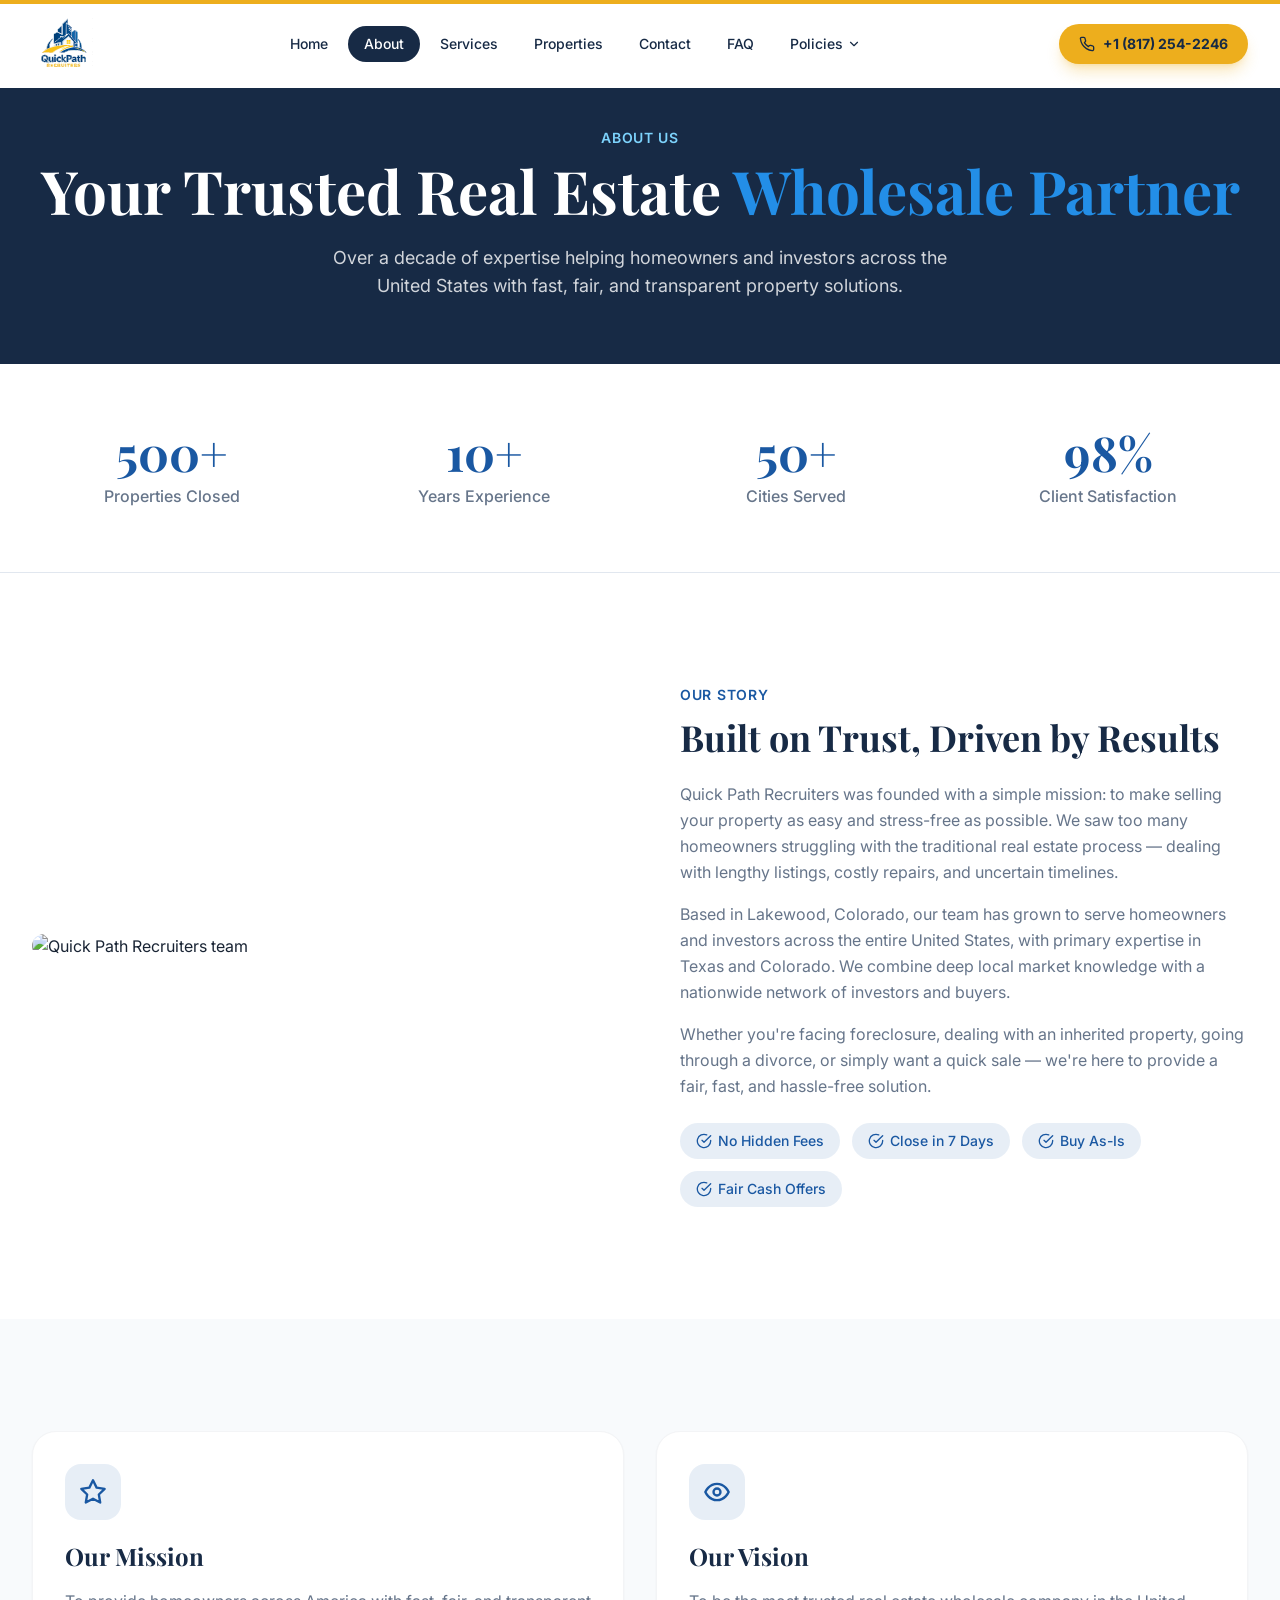
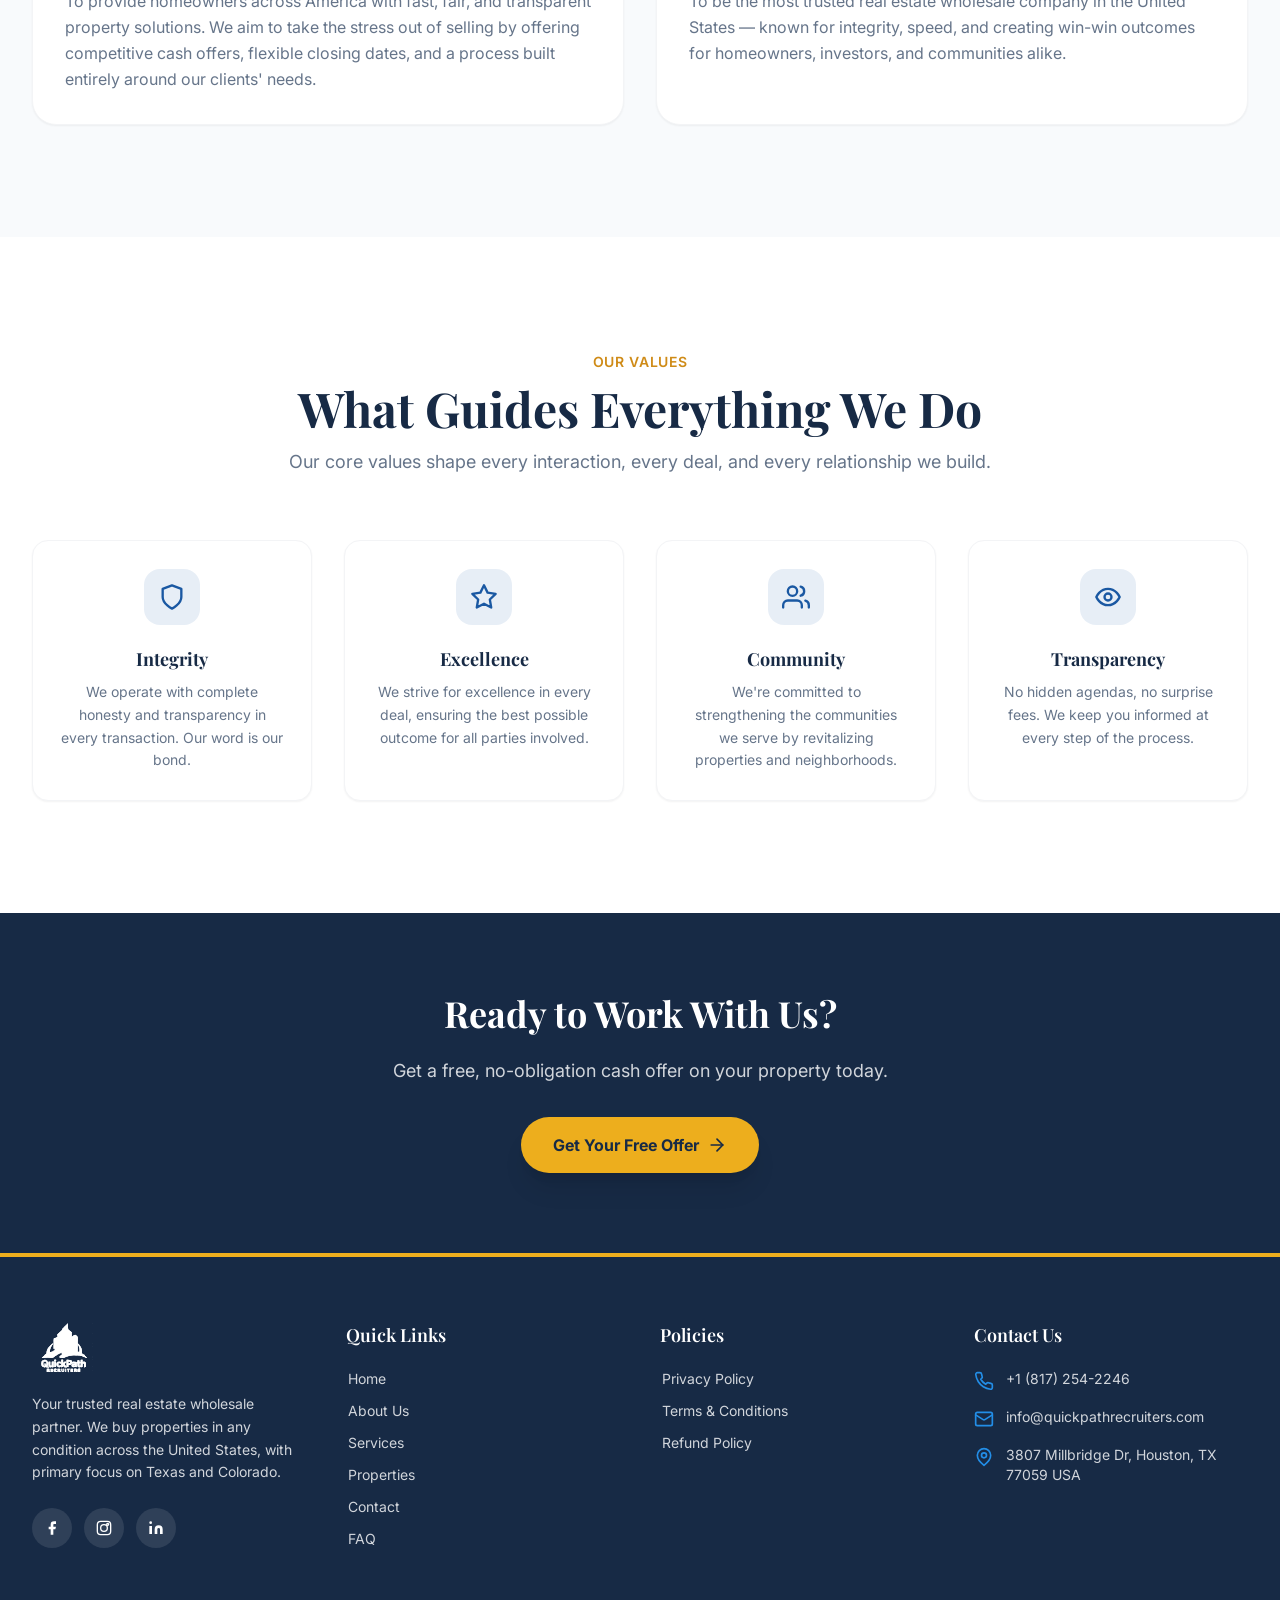
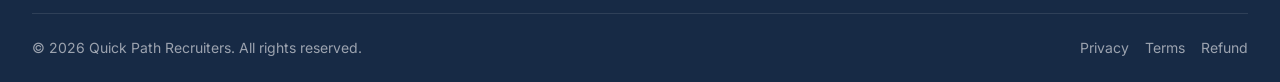
==== commit 440a1394: "Update about.html" ====
--- a/about.html
+++ b/about.html
@@ -284,7 +284,7 @@
             </li>
             <li class="flex items-start gap-3 text-gray-300">
               <svg xmlns="http://www.w3.org/2000/svg" viewBox="0 0 24 24" fill="none" stroke="currentColor" stroke-width="2" stroke-linecap="round" stroke-linejoin="round" class="w-5 h-5 mt-0.5 text-sky-brand shrink-0"><path d="M20 10c0 6-8 12-8 12s-8-6-8-12a8 8 0 0 1 16 0Z"/><circle cx="12" cy="10" r="3"/></svg>
-              <span class="text-sm">3305 S Ammons St, Lakewood, CO 80227, USA</span>
+              <span class="text-sm">3807 Millbridge Dr, Houston, TX 77059 USA</span>
             </li>
           </ul>
         </div>
